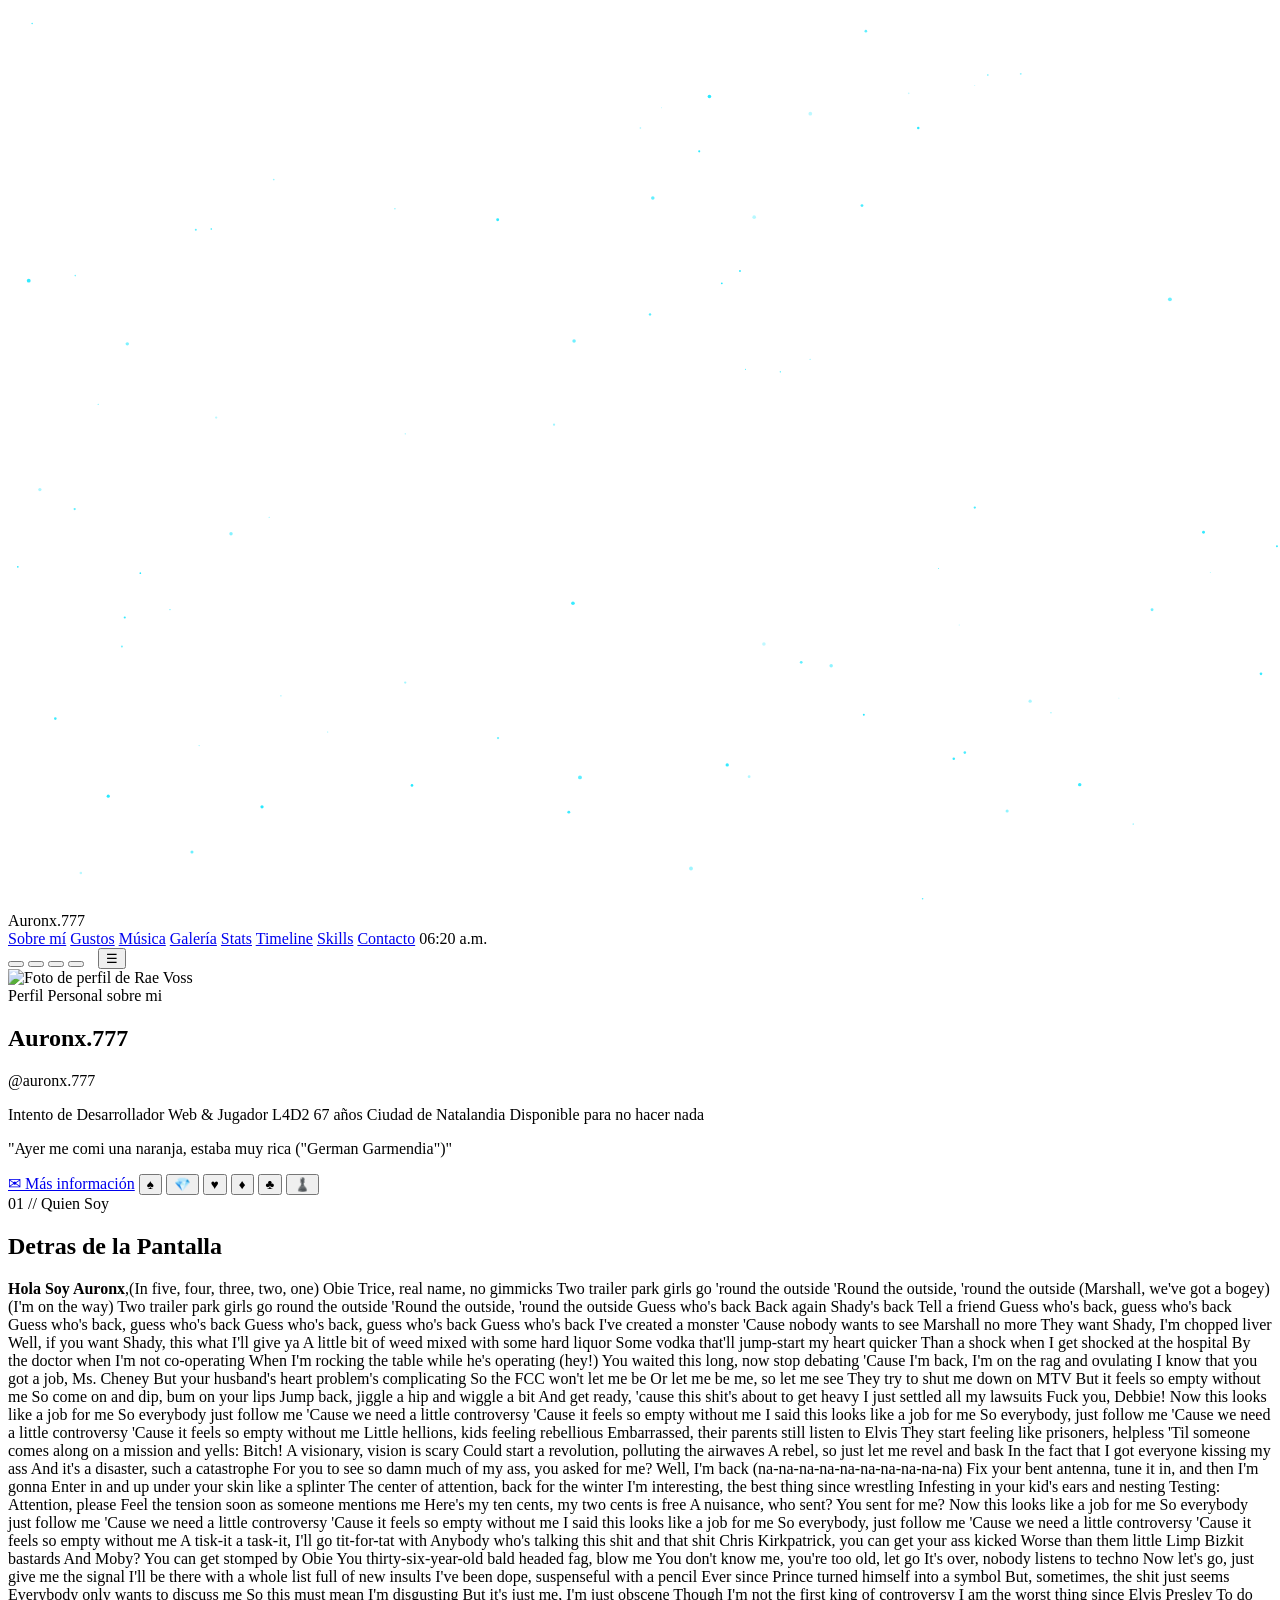
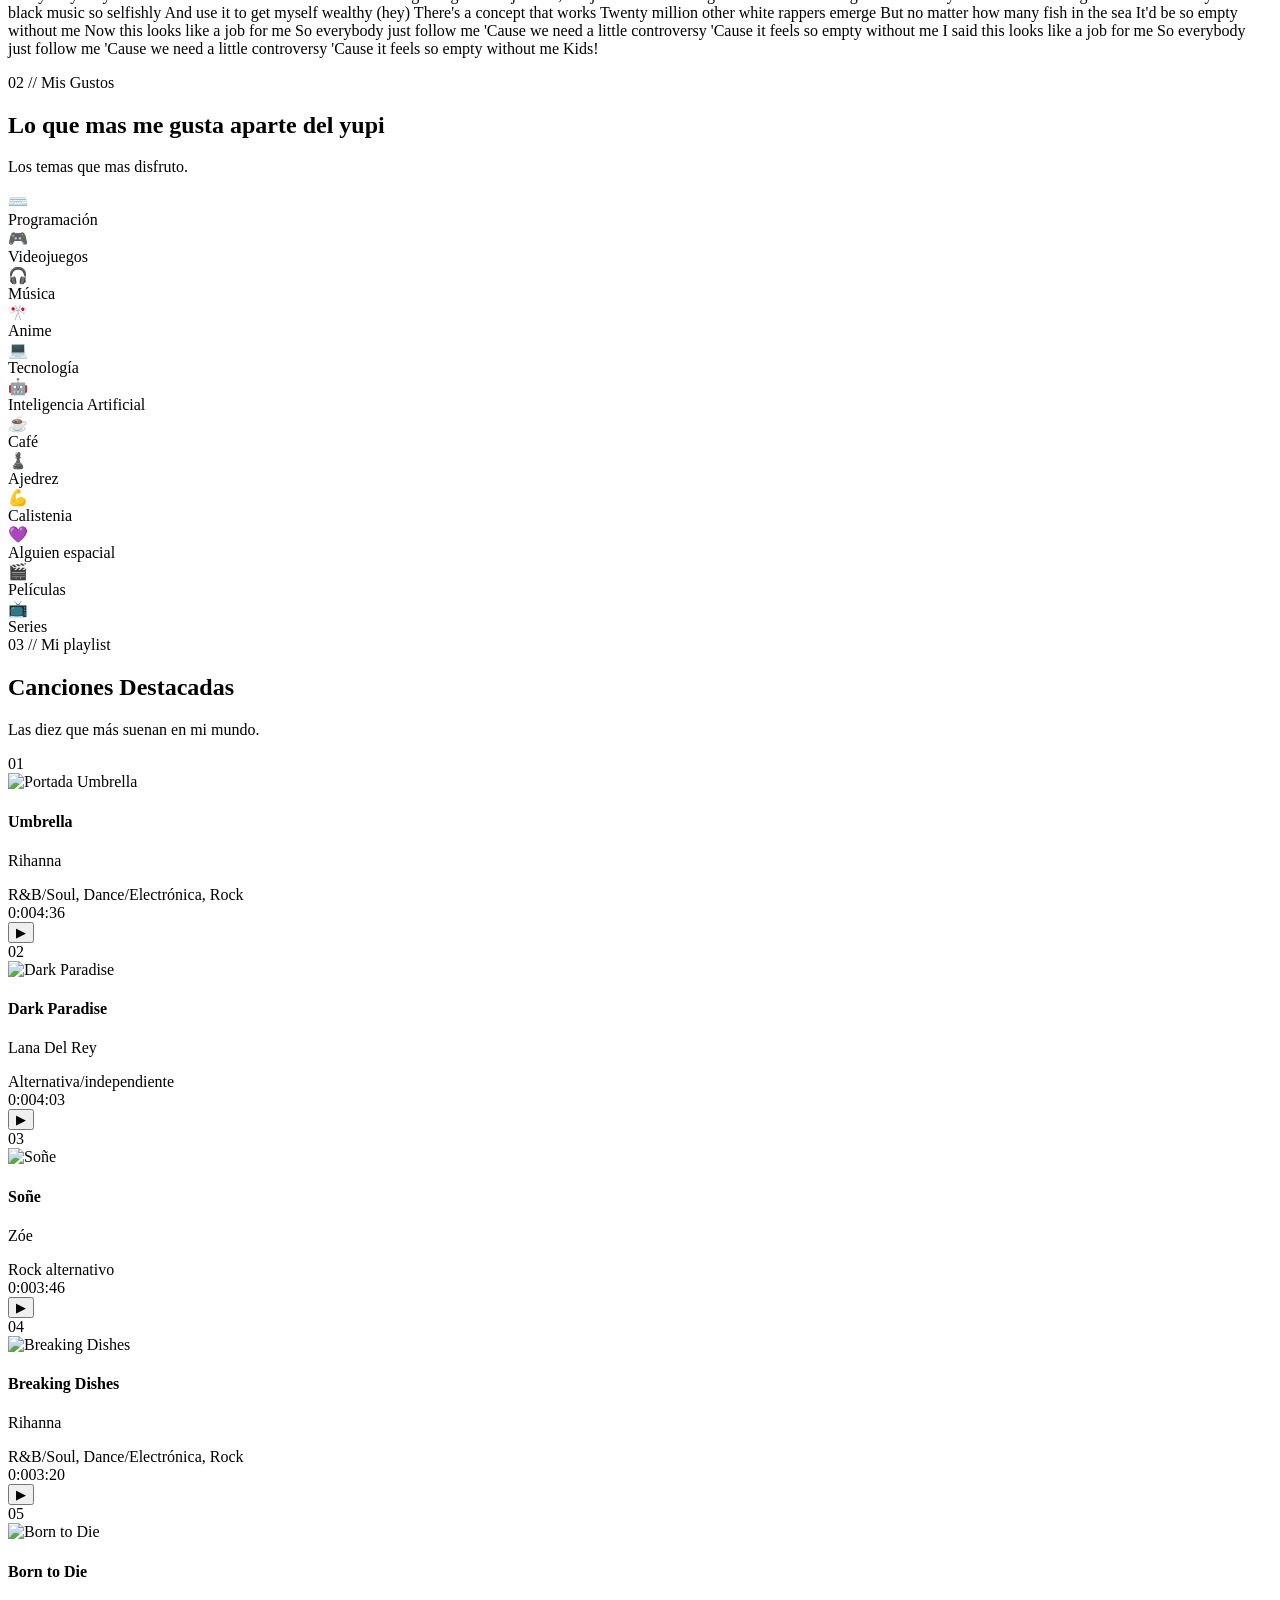
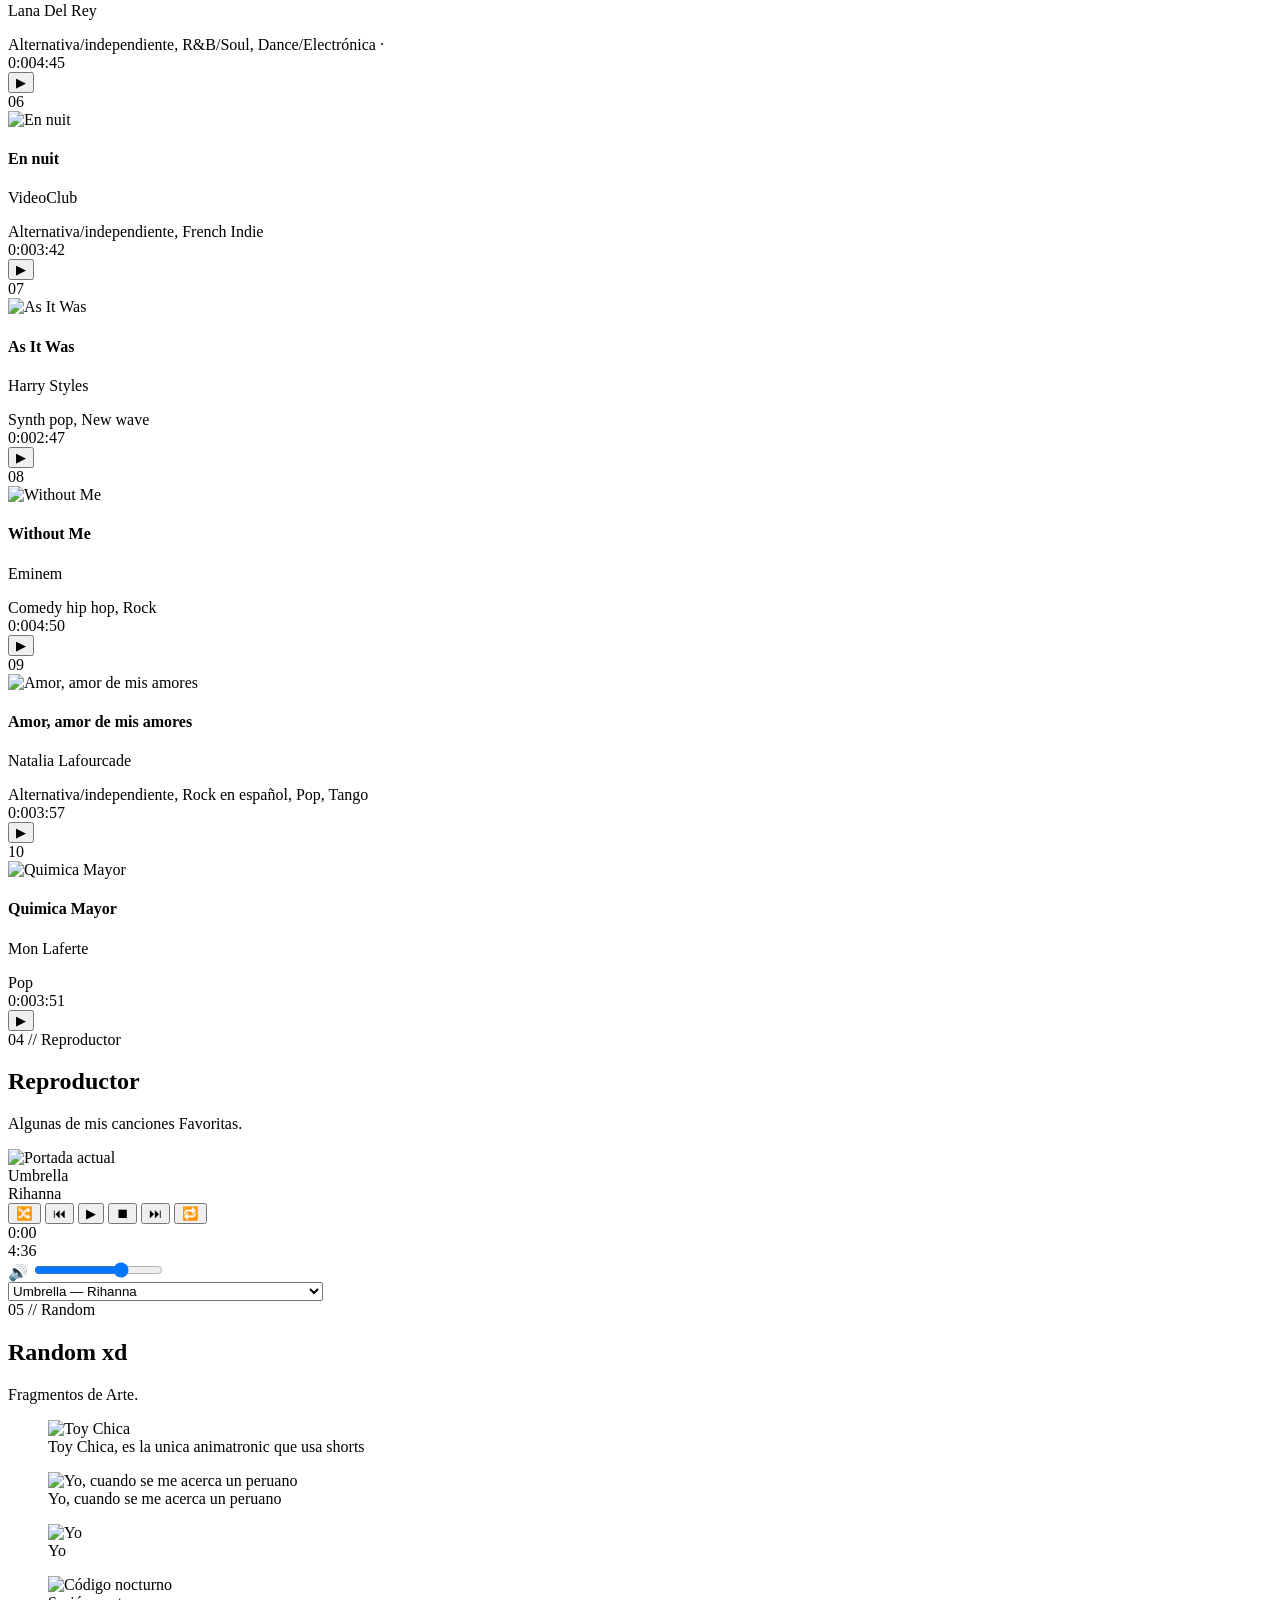
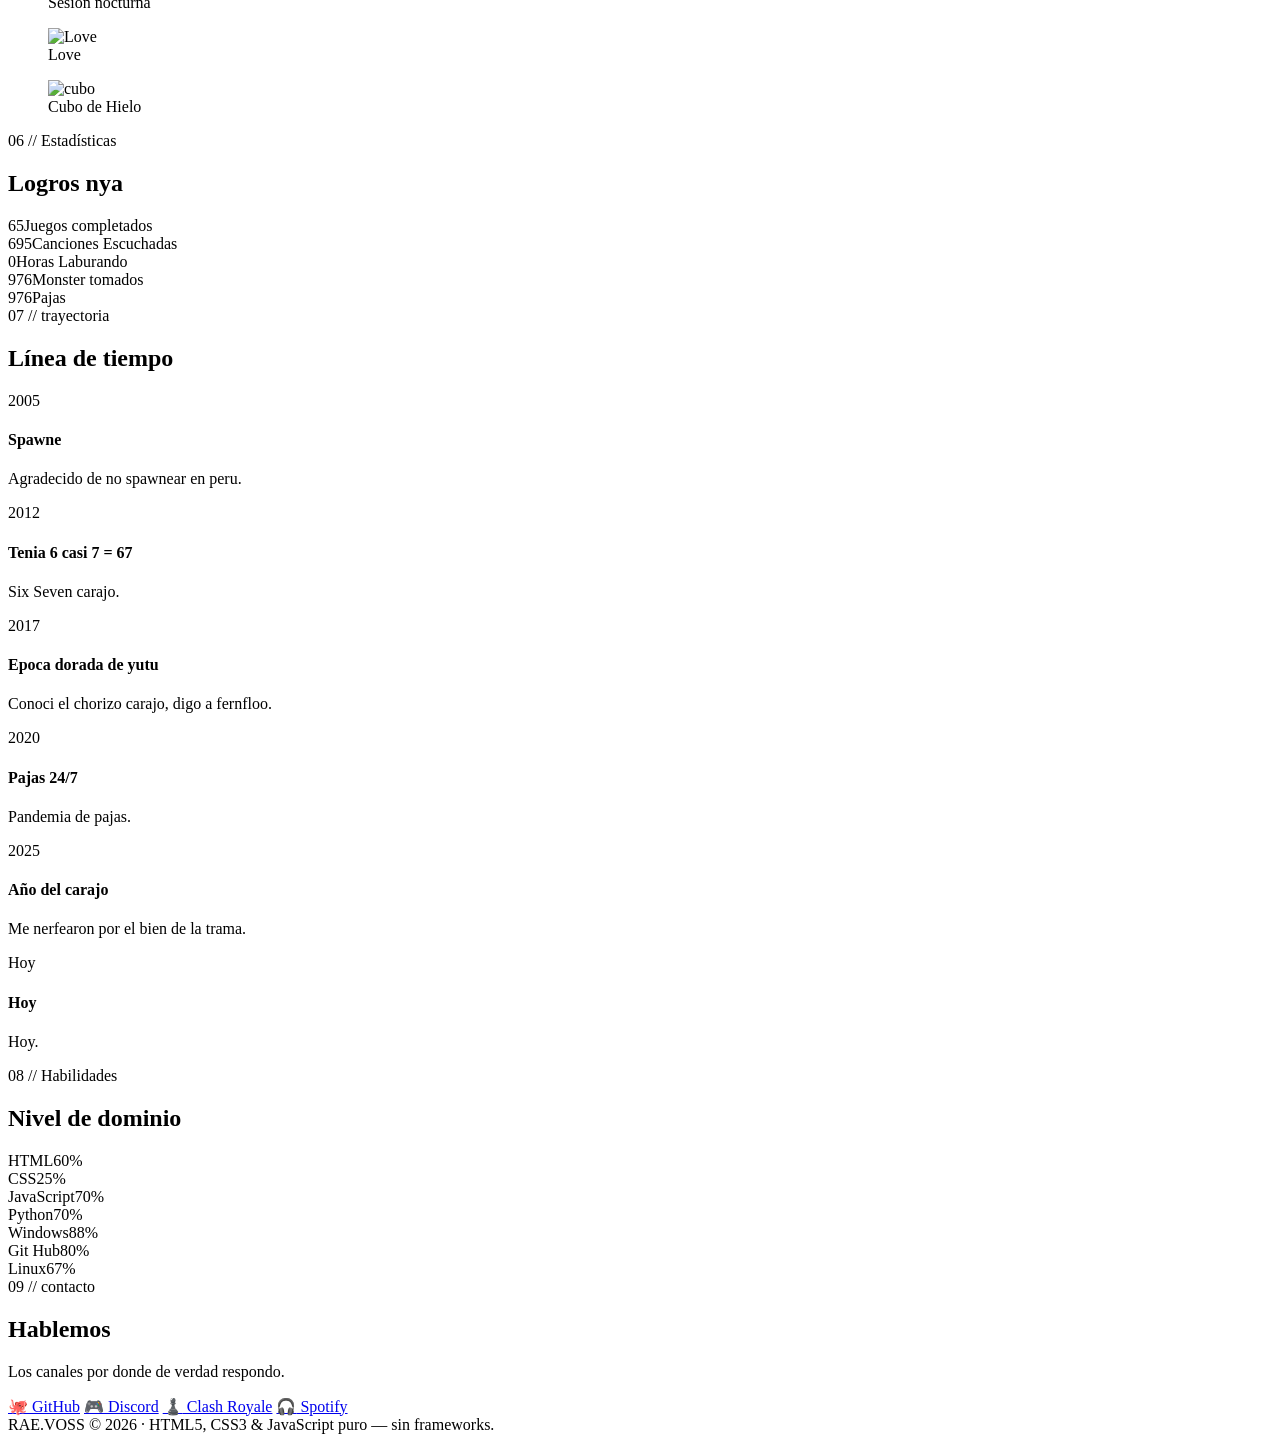
==== index.html @ c9a784d0 "Mover archivos 2 vez" ====
<!doctype html>
<html lang="es" data-theme="overworld">
  <head>
    <meta charset="UTF-8" />
    <meta name="viewport" content="width=device-width, initial-scale=1.0" />
    <title>Auronx.777</title>
    <link rel="preconnect" href="https://fonts.googleapis.com" />
    <link
      href="https://fonts.googleapis.com/css2?family=Press+Start+2P&family=Pixelify+Sans:wght@400;500;600;700&family=VT323&display=swap"
      rel="stylesheet"
    />
    <link rel="stylesheet" href="css/style.css" />
    <link rel="stylesheet" href="css/animations.css" />
    <link rel="stylesheet" href="css/responsive.css" />
  </head>
  <body>
    <!-- Fondo animado: canvas de partículas + blobs de luz -->
    <canvas id="bg-canvas"></canvas>
    <div class="bg-glow" aria-hidden="true"></div>

    <!-- Cursor personalizado -->
    <div id="cursor-dot"></div>
    <div id="cursor-ring"></div>

    <!-- Audio real (coloca tus mp3 en /music). Si el archivo no existe, el
     reproductor cae automáticamente a un tono generado — ver music.js -->
    <audio id="audio-player" preload="auto" crossorigin="anonymous"></audio>

    <!-- ============ NAVBAR ============ -->
    <header class="navbar">
      <div class="brand">Auronx<span>.</span>777</div>
      <nav class="nav-links">
        <a href="#sobre-mi">Sobre mí</a>
        <a href="#gustos">Gustos</a>
        <a href="#musica">Música</a>
        <a href="#galeria">Galería</a>
        <a href="#stats">Stats</a>
        <a href="#timeline">Timeline</a>
        <a href="#habilidades">Skills</a>
        <a href="#contacto">Contacto</a>
        <span class="nav-clock" id="nav-clock"></span>
      </nav>
      <div style="display: flex; align-items: center; gap: 14px">
        <div class="theme-switcher" aria-label="Selector de tema">
          <button
            class="theme-dot"
            data-theme-btn="overworld"
            title="Overworld (Pasto)"
          ></button>
          <button
            class="theme-dot"
            data-theme-btn="diamond"
            title="Diamante"
          ></button>
          <button
            class="theme-dot"
            data-theme-btn="nether"
            title="Nether (Lava)"
          ></button>
          <button
            class="theme-dot"
            data-theme-btn="end"
            title="End (Portal)"
          ></button>
        </div>
        <button class="nav-toggle" id="nav-toggle" aria-label="Menú">☰</button>
      </div>
    </header>

    <main>
      <!-- ============ HEADER / HERO ============ -->
      <section class="hero" id="inicio">
        <div class="wrap hero-inner">
          <div class="profile-ring">
            <img
              src="https://i.pinimg.com/originals/e0/e7/58/e0e75837fb5aa857f6aec122775d973e.gif"
              alt="Foto de perfil de Rae Voss"
            />
          </div>
          <div>
            <span class="hero-eyebrow">Perfil Personal sobre mi</span>
            <h1>Auronx.777</h1>
            <p class="alias">@auronx.777</p>
            <div class="meta-row">
              <span class="pill status flicker"
                >Intento de Desarrollador Web &amp; Jugador L4D2</span
              >
              <span class="pill status flicker">67 años</span>
              <span class="pill status flicker">Ciudad de Natalandia</span>
              <span class="pill status flicker">Disponible para no hacer nada</span>
            </div>
            <p class="quote">"Ayer me comi una naranja, estaba muy rica ("German Garmendia")"</p>
            <div class="social-grid">
              <a class="btn solid" href="#contacto">✉ Más información</a>
              <button class="btn-icon" title="Poker">♠️</button>
              <button class="btn-icon" title="Diamonds">💎</button>
              <button class="btn-icon" title="Heart">♥️</button>
              <button class="btn-icon" title="Pika">♦️</button>
              <button class="btn-icon" title="Trebor">♣️</button>
              <button class="btn-icon" title="Chess">♟️</button>
            </div>
          </div>
        </div>
      </section>

      <!-- ============ SOBRE MÍ ============ -->
      <section id="sobre-mi">
        <div class="wrap reveal">
          <span class="sec-label">01 // Quien Soy</span>
          <h2 class="sec-title">Detras de la Pantalla</h2>
          <div class="glass about-box">
            <p>
              <strong>Hola Soy Auronx</strong>,(In five, four, three, two, one)

              Obie Trice, real name, no gimmicks

              Two trailer park girls go 'round the outside
              'Round the outside, 'round the outside
              (Marshall, we've got a bogey)
              (I'm on the way)
              Two trailer park girls go round the outside
              'Round the outside, 'round the outside

              Guess who's back
              Back again
              Shady's back
              Tell a friend

              Guess who's back, guess who's back
              Guess who's back, guess who's back
              Guess who's back, guess who's back
              Guess who's back

              I've created a monster
              'Cause nobody wants to see Marshall no more
              They want Shady, I'm chopped liver
              Well, if you want Shady, this what I'll give ya
              A little bit of weed mixed with some hard liquor
              Some vodka that'll jump-start my heart quicker
              Than a shock when I get shocked at the hospital
              By the doctor when I'm not co-operating
              When I'm rocking the table while he's operating (hey!)

              You waited this long, now stop debating
              'Cause I'm back, I'm on the rag and ovulating
              I know that you got a job, Ms. Cheney
              But your husband's heart problem's complicating
              So the FCC won't let me be
              Or let me be me, so let me see
              They try to shut me down on MTV
              But it feels so empty without me
              So come on and dip, bum on your lips
              Jump back, jiggle a hip and wiggle a bit
              And get ready, 'cause this shit's about to get heavy
              I just settled all my lawsuits
              Fuck you, Debbie!

              Now this looks like a job for me
              So everybody just follow me
              'Cause we need a little controversy
              'Cause it feels so empty without me

              I said this looks like a job for me
              So everybody, just follow me
              'Cause we need a little controversy
              'Cause it feels so empty without me

              Little hellions, kids feeling rebellious
              Embarrassed, their parents still listen to Elvis
              They start feeling like prisoners, helpless
              'Til someone comes along on a mission and yells: Bitch!

              A visionary, vision is scary
              Could start a revolution, polluting the airwaves
              A rebel, so just let me revel and bask
              In the fact that I got everyone kissing my ass
              And it's a disaster, such a catastrophe
              For you to see so damn much of my ass, you asked for me?
              Well, I'm back (na-na-na-na-na-na-na-na-na-na)
              Fix your bent antenna, tune it in, and then I'm gonna
              Enter in and up under your skin like a splinter
              The center of attention, back for the winter
              I'm interesting, the best thing since wrestling
              Infesting in your kid's ears and nesting

              Testing: Attention, please
              Feel the tension soon as someone mentions me
              Here's my ten cents, my two cents is free
              A nuisance, who sent? You sent for me?

              Now this looks like a job for me
              So everybody just follow me
              'Cause we need a little controversy
              'Cause it feels so empty without me

              I said this looks like a job for me
              So everybody, just follow me
              'Cause we need a little controversy
              'Cause it feels so empty without me

              A tisk-it a task-it, I'll go tit-for-tat with
              Anybody who's talking this shit and that shit
              Chris Kirkpatrick, you can get your ass kicked
              Worse than them little Limp Bizkit bastards
              And Moby? You can get stomped by Obie
              You thirty-six-year-old bald headed fag, blow me
              You don't know me, you're too old, let go
              It's over, nobody listens to techno
              Now let's go, just give me the signal
              I'll be there with a whole list full of new insults
              I've been dope, suspenseful with a pencil
              Ever since Prince turned himself into a symbol

              But, sometimes, the shit just seems
              Everybody only wants to discuss me
              So this must mean I'm disgusting
              But it's just me, I'm just obscene
              Though I'm not the first king of controversy
              I am the worst thing since Elvis Presley
              To do black music so selfishly
              And use it to get myself wealthy (hey)
              There's a concept that works
              Twenty million other white rappers emerge
              But no matter how many fish in the sea
              It'd be so empty without me

              Now this looks like a job for me
              So everybody just follow me
              'Cause we need a little controversy
              'Cause it feels so empty without me

              I said this looks like a job for me
              So everybody just follow me
              'Cause we need a little controversy
              'Cause it feels so empty without me

              Kids!
            </p>
          </div>
        </div>
      </section>

      <!-- ============ GUSTOS ============ -->
      <section id="gustos">
        <div class="wrap">
          <span class="sec-label reveal">02 // Mis Gustos</span>
          <h2 class="sec-title reveal">Lo que mas me gusta aparte del yupi</h2>
          <p class="sec-sub reveal">
            Los temas que mas disfruto.
          </p>
          <div class="gustos-grid">
            <div class="glass gusto-card reveal">
              <div class="icon">⌨️</div>
              <div class="label">Programación</div>
            </div>
            <div class="glass gusto-card reveal">
              <div class="icon">🎮</div>
              <div class="label">Videojuegos</div>
            </div>
            <div class="glass gusto-card reveal">
              <div class="icon">🎧</div>
              <div class="label">Música</div>
            </div>
            <div class="glass gusto-card reveal">
              <div class="icon">🎌</div>
              <div class="label">Anime</div>
            </div>
            <div class="glass gusto-card reveal">
              <div class="icon">💻</div>
              <div class="label">Tecnología</div>
            </div>
            <div class="glass gusto-card reveal">
              <div class="icon">🤖</div>
              <div class="label">Inteligencia Artificial</div>
            </div>
            <div class="glass gusto-card reveal">
              <div class="icon">☕</div>
              <div class="label">Café</div>
            </div>
            <div class="glass gusto-card reveal">
              <div class="icon">♟️</div>
              <div class="label">Ajedrez</div>
            </div>
            <div class="glass gusto-card reveal">
              <div class="icon">💪</div>
              <div class="label">Calistenia</div>
            </div>
            <div class="glass gusto-card reveal">
              <div class="icon">💜</div>
              <div class="label">Alguien espacial</div>
            </div>
            <div class="glass gusto-card reveal">
              <div class="icon">🎬</div>
              <div class="label">Películas</div>
            </div>
            <div class="glass gusto-card reveal">
              <div class="icon">📺</div>
              <div class="label">Series</div>
            </div>
          </div>
        </div>
      </section>

      <!-- ============ CANCIONES FAVORITAS ============ -->
      <section id="top3">
        <div class="wrap">
          <span class="sec-label reveal">03 // Mi playlist</span>
          <h2 class="sec-title reveal">Canciones Destacadas</h2>
          <p class="sec-sub reveal">Las diez que más suenan en mi mundo.</p>
          <div class="top3-grid">
            <article class="glass top-card reveal" data-index="0">
              <span class="rank">01</span>
              <div class="cover-wrap">
                <img
                  src="https://i.scdn.co/image/ab67616d0000b273f9f27162ab1ed45b8d7a7e98"
                  alt="Portada Umbrella"
                />
              </div>
              <h4>Umbrella</h4>
              <p class="artist">Rihanna</p>
              <span class="genre-tag"> R&B/Soul, Dance/Electrónica, Rock</span>
              <div class="mini-progress"><span></span></div>
              <div class="mini-time">
                <span class="t-cur">0:00</span><span class="t-dur">4:36</span>
              </div>
              <div class="controls"><button class="t-play">▶</button></div>
            </article>
            <article class="glass top-card reveal" data-index="1">
              <span class="rank">02</span>
              <div class="cover-wrap">
                <img
                  src="https://i.scdn.co/image/ab67616d0000b273ebc8cfac8b586bc475b04918"
                  alt="Dark Paradise"
                />
              </div>
              <h4>Dark Paradise</h4>
              <p class="artist">Lana Del Rey</p>
              <span class="genre-tag">Alternativa/independiente</span>
              <div class="mini-progress"><span></span></div>
              <div class="mini-time">
                <span class="t-cur">0:00</span><span class="t-dur">4:03</span>
              </div>
              <div class="controls"><button class="t-play">▶</button></div>
            </article>
            <article class="glass top-card reveal" data-index="2">
              <span class="rank">03</span>
              <div class="cover-wrap">
                <img
                  src="https://i.scdn.co/image/ab67616d0000b2739abba2e4a7600af6c16988a9"
                  alt="Soñe"
                />
              </div>
              <h4>Soñe</h4>
              <p class="artist">Zóe</p>
              <span class="genre-tag">Rock alternativo</span>
              <div class="mini-progress"><span></span></div>
              <div class="mini-time">
                <span class="t-cur">0:00</span><span class="t-dur">3:46</span>
              </div>
              <div class="controls"><button class="t-play">▶</button></div>
            </article>
            <article class="glass top-card reveal" data-index="3">
              <span class="rank">04</span>
              <div class="cover-wrap">
                <img
                  src="https://i1.sndcdn.com/artworks-1pxKN9EgbIFU-0-t500x500.jpg"
                  alt="Breaking Dishes"
                />
              </div>
              <h4>Breaking Dishes</h4>
              <p class="artist">Rihanna</p>
              <span class="genre-tag">R&B/Soul, Dance/Electrónica, Rock</span>
              <div class="mini-progress"><span></span></div>
              <div class="mini-time">
                <span class="t-cur">0:00</span><span class="t-dur">3:20</span>
              </div>
              <div class="controls"><button class="t-play">▶</button></div>
            </article>
            <article class="glass top-card reveal" data-index="4">
              <span class="rank">05</span>
              <div class="cover-wrap">
                <img
                  src="https://upload.wikimedia.org/wikipedia/en/2/28/Borntodiesingle.png"
                  alt="Born to Die"
                />
              </div>
              <h4>Born to Die</h4>
              <p class="artist">Lana Del Rey</p>
              <span class="genre-tag"> Alternativa/independiente, R&B/Soul, Dance/Electrónica ·</span>
              <div class="mini-progress"><span></span></div>
              <div class="mini-time">
                <span class="t-cur">0:00</span><span class="t-dur">4:45</span>
              </div>
              <div class="controls"><button class="t-play">▶</button></div>
            </article>
            <article class="glass top-card reveal" data-index="5">
              <span class="rank">06</span>
              <div class="cover-wrap">
                <img
                  src="https://i.scdn.co/image/ab67616d0000b2731f74480c2297fe08d015a3a6"
                  alt="En nuit"
                />
              </div>
              <h4>En nuit</h4>
              <p class="artist">VideoClub</p>
              <span class="genre-tag">Alternativa/independiente, French Indie</span>
              <div class="mini-progress"><span></span></div>
              <div class="mini-time">
                <span class="t-cur">0:00</span><span class="t-dur">3:42</span>
              </div>
              <div class="controls"><button class="t-play">▶</button></div>
            </article>
            <article class="glass top-card reveal" data-index="6">
              <span class="rank">07</span>
              <div class="cover-wrap">
                <img
                  src="https://cdn-images.dzcdn.net/images/cover/b0e936124f59e669ddba02ebe5893f95/0x1900-000000-80-0-0.jpg"
                  alt="As It Was"
                />
              </div>
              <h4>As It Was</h4>
              <p class="artist"> Harry Styles</p>
              <span class="genre-tag"> Synth pop, New wave</span>
              <div class="mini-progress"><span></span></div>
              <div class="mini-time">
                <span class="t-cur">0:00</span><span class="t-dur">2:47</span>
              </div>
              <div class="controls"><button class="t-play">▶</button></div>
            </article>
            <article class="glass top-card reveal" data-index="7">
              <span class="rank">08</span>
              <div class="cover-wrap">
                <img
                  src="https://cdn-images.dzcdn.net/images/cover/ec3c8ed67427064c70f67e5815b74cef/1900x1900-000000-80-0-0.jpg"
                  alt="Without Me"
                />
              </div>
              <h4>Without Me</h4>
              <p class="artist">Eminem</p>
              <span class="genre-tag">Comedy hip hop, Rock</span>
              <div class="mini-progress"><span></span></div>
              <div class="mini-time">
                <span class="t-cur">0:00</span><span class="t-dur">4:50</span>
              </div>
              <div class="controls"><button class="t-play">▶</button></div>
            </article>
            <article class="glass top-card reveal" data-index="8">
              <span class="rank">09</span>
              <div class="cover-wrap">
                <img
                  src="https://i1.sndcdn.com/artworks-3GGgSeqDxnp5-0-t500x500.jpg"
                  alt="Amor, amor de mis amores"
                />
              </div>
              <h4>Amor, amor de mis amores</h4>
              <p class="artist">Natalia Lafourcade</p>
              <span class="genre-tag">Alternativa/independiente, Rock en español, Pop, Tango</span>
              <div class="mini-progress"><span></span></div>
              <div class="mini-time">
                <span class="t-cur">0:00</span><span class="t-dur">3:57</span>
              </div>
              <div class="controls"><button class="t-play">▶</button></div>
            </article>
            <article class="glass top-card reveal" data-index="9">
              <span class="rank">10</span>
              <div class="cover-wrap">
                <img
                  src="https://i.scdn.co/image/ab67616d0000b2737e709ce66e549bae1f3983ce"
                  alt="Quimica Mayor"
                />
              </div>
              <h4>Quimica Mayor</h4>
              <p class="artist">Mon Laferte</p>
              <span class="genre-tag">Pop</span>
              <div class="mini-progress"><span></span></div>
              <div class="mini-time">
                <span class="t-cur">0:00</span><span class="t-dur">3:51</span>
              </div>
              <div class="controls"><button class="t-play">▶</button></div>
            </article>
          </div>
        </div>
      </section>

      <!-- ============ REPRODUCTOR COMPLETO ============ -->
      <section id="musica">
        <div class="wrap">
          <span class="sec-label reveal">04 // Reproductor</span>
          <h2 class="sec-title reveal">Reproductor</h2>
          <p class="sec-sub reveal">
            Algunas de mis canciones Favoritas.
          </p>

          <div class="glass player reveal">
            <div class="p-cover">
              <img class="js-p-cover" src="" alt="Portada actual" />
            </div>

            <div class="player-center">
              <div style="display: flex; gap: 18px; align-items: center">
                <div class="p-info">
                  <div class="p-title js-p-title"></div>
                  <div class="p-artist js-p-artist"></div>
                </div>
                <div class="visualizer" id="visualizer"></div>
              </div>
              <div class="player-controls">
                <button id="btn-shuffle" title="Aleatorio">🔀</button>
                <button id="btn-prev" title="Anterior">⏮</button>
                <button
                  id="btn-play"
                  class="play-main"
                  title="Reproducir/Pausar"
                >
                  ▶
                </button>
                <button id="btn-stop" title="Detener">⏹</button>
                <button id="btn-next" title="Siguiente">⏭</button>
                <button id="btn-repeat" title="Repetir">🔁</button>
              </div>
              <div class="progress-row">
                <span id="cur-time">0:00</span>
                <div class="progress-bar" id="progress-bar">
                  <span id="progress-fill"></span>
                </div>
                <span id="dur-time">0:00</span>
              </div>
            </div>

            <div class="player-right">
              <div class="volume-row">
                <span>🔊</span>
                <input
                  type="range"
                  id="volume"
                  min="0"
                  max="1"
                  step="0.01"
                  value="0.7"
                />
              </div>
              <select
                class="playlist-select"
                id="song-select"
                aria-label="Elegir canción"
              ></select>
            </div>
          </div>
        </div>
      </section>

      <!-- ============ GALERÍA ============ -->
      <section id="galeria">
        <div class="wrap">
          <span class="sec-label reveal">05 // Random</span>
          <h2 class="sec-title reveal">Random xd</h2>
          <p class="sec-sub reveal">
            Fragmentos de Arte.
          </p>
          <div class="gallery-grid">
            <figure class="gal-item reveal">
              <img
                src="https://i.pinimg.com/originals/49/31/85/493185cb1f10b6f5a69cf4963cbd9ae7.gif"
                alt="Toy Chica"
              />
              <figcaption class="gal-caption">Toy Chica, es la unica animatronic que usa shorts</figcaption>
            </figure>
            <figure class="gal-item reveal">
              <img
                src="https://i.pinimg.com/originals/82/a4/81/82a48155c58e34a581aa3a24fde6cd58.gif"
                alt="Yo, cuando se me acerca un peruano"
              />
              <figcaption class="gal-caption">Yo, cuando se me acerca un peruano</figcaption>
            </figure>
            <figure class="gal-item reveal">
              <img
                src="https://i.pinimg.com/originals/b1/44/15/b1441564a8b6e53807e9c7223f9245d1.gif"
                alt="Yo"
              />
              <figcaption class="gal-caption">Yo</figcaption>
            </figure>
            <figure class="gal-item reveal">
              <img
                src="https://i.pinimg.com/originals/47/db/ca/47dbcae2d56d75cfef57c57d5c9744a0.gif"
                alt="Código nocturno"
              />
              <figcaption class="gal-caption">Sesión nocturna</figcaption>
            </figure>
            <figure class="gal-item reveal">
              <img
                src="https://i.pinimg.com/originals/bc/b6/b2/bcb6b2b757cdd33c24f2ea62a0baa11e.gif"
                alt="Love"
              />
              <figcaption class="gal-caption">Love</figcaption>
            </figure>
            <figure class="gal-item reveal">
              <img
                src="https://i.pinimg.com/originals/bd/57/57/bd57573d6007e35b55b95b3fd0ec9658.gif"
                alt="cubo"
              />
              <figcaption class="gal-caption">Cubo de Hielo</figcaption>
            </figure>
          </div>
        </div>
      </section>

      <!-- ============ ESTADÍSTICAS ============ -->
      <section id="stats">
        <div class="wrap">
          <span class="sec-label reveal">06 // Estadísticas</span>
          <h2 class="sec-title reveal">Logros nya</h2>
          <div class="stats-grid">
            <div class="glass stat-card reveal">
              <span class="stat-num" data-target="67">0</span
              ><span class="stat-label">Juegos completados</span>
            </div>
            <div class="glass stat-card reveal">
              <span class="stat-num" data-target="712">0</span
              ><span class="stat-label">Canciones Escuchadas</span>
            </div>
            <div class="glass stat-card reveal">
              <span class="stat-num" data-target="0">0</span
              ><span class="stat-label">Horas Laburando</span>
            </div>
            <div class="glass stat-card reveal">
              <span class="stat-num" data-target="+1000">0</span
              ><span class="stat-label">Monster tomados</span>
            </div>
            <div class="glass stat-card reveal">
              <span class="stat-num" data-target="+1000">0</span
              ><span class="stat-label">Pajas</span>
            </div>
          </div>
        </div>
      </section>

      <!-- ============ TIMELINE ============ -->
      <section id="timeline">
        <div class="wrap">
          <span class="sec-label reveal">07 // trayectoria</span>
          <h2 class="sec-title reveal">Línea de tiempo</h2>
          <div class="timeline">
            <div class="tl-item">
              <span class="tl-year">2005</span>
              <h4>Spawne</h4>
              <p>
                Agradecido de no spawnear en peru.
              </p>
            </div>
            <div class="tl-item">
              <span class="tl-year">2012</span>
              <h4>Tenia 6 casi 7 = 67</h4>
              <p>
                Six Seven carajo.
              </p>
            </div>
            <div class="tl-item">
              <span class="tl-year">2017</span>
              <h4>Epoca dorada de yutu</h4>
              <p>
                Conoci el chorizo carajo, digo a fernfloo.
              </p>
            </div>
            <div class="tl-item">
              <span class="tl-year">2020</span>
              <h4>Pajas 24/7</h4>
              <p>
                Pandemia de pajas.
              </p>
            </div>
            <div class="tl-item">
              <span class="tl-year">2025</span>
              <h4>Año del carajo</h4>
              <p>
                Me nerfearon por el bien de la trama.
              </p>
            </div>
            <div class="tl-item">
              <span class="tl-year">Hoy</span>
              <h4>Hoy</h4>
              <p>
                Hoy.
              </p>
            </div>
          </div>
        </div>
      </section>

      <!-- ============ HABILIDADES ============ -->
      <section id="habilidades">
        <div class="wrap">
          <span class="sec-label reveal">08 // Habilidades</span>
          <h2 class="sec-title reveal">Nivel de dominio</h2>
          <div class="skills-grid">
            <div class="skill-row">
              <div class="s-label"><span>HTML</span><span>60%</span></div>
              <div class="skill-track">
                <span class="skill-fill" data-level="95"></span>
              </div>
            </div>
            <div class="skill-row">
              <div class="s-label"><span>CSS</span><span>25%</span></div>
              <div class="skill-track">
                <span class="skill-fill" data-level="92"></span>
              </div>
            </div>
            <div class="skill-row">
              <div class="s-label"><span>JavaScript</span><span>70%</span></div>
              <div class="skill-track">
                <span class="skill-fill" data-level="85"></span>
              </div>
            </div>
            <div class="skill-row">
              <div class="s-label"><span>Python</span><span>70%</span></div>
              <div class="skill-track">
                <span class="skill-fill" data-level="70"></span>
              </div>
            </div>
            <div class="skill-row">
              <div class="s-label"><span>Windows</span><span>88%</span></div>
              <div class="skill-track">
                <span class="skill-fill" data-level="88"></span>
              </div>
            </div>
            <div class="skill-row">
              <div class="s-label"><span>Git Hub</span><span>80%</span></div>
              <div class="skill-track">
                <span class="skill-fill" data-level="80"></span>
              </div>
            </div>
            <div class="skill-row">
              <div class="s-label"><span>Linux</span><span>67%</span></div>
              <div class="skill-track">
                <span class="skill-fill" data-level="66"></span>
              </div>
            </div>
          </div>
        </div>
      </section>

      <!-- ============ CONTACTO / REDES ============ -->
      <section id="contacto">
        <div class="wrap">
          <span class="sec-label reveal">09 // contacto</span>
          <h2 class="sec-title reveal">Hablemos</h2>
          <p class="sec-sub reveal">
            Los canales por donde de verdad respondo.
          </p>
          <div class="social-grid reveal">
            <a class="social-btn" href="https://github.com/Auronsx"
              ><span class="s-icon">🐙</span> GitHub</a
            >
            <a class="social-btn" href="https://discord.gg/YuvjdtZD"
              ><span class="s-icon">🎮</span> Discord</a
            >
            <a class="social-btn" href="https://link.clashroyale.com/?supercell_id&p=78-86acbb31-25d8-49ad-a38d-ab6c5d1b31a3"
              ><span class="s-icon">♟️</span> Clash Royale</a
            >
            <a class="social-btn" href="https://open.spotify.com/user/31ute7gs6nl3w2xxqwuhcnzfhpxu?si=340732287df74369"
              ><span class="s-icon">🎧</span> Spotify</a
            >
          </div>
        </div>
      </section>
    </main>

    <footer>
      RAE.VOSS © 2026 · HTML5, CSS3 &amp; JavaScript puro — sin frameworks.
    </footer>

    <script src="js/theme.js"></script>
    <script src="js/animations.js"></script>
    <script src="js/music.js"></script>
    <script src="js/main.js"></script>
  </body>
</html>
---- css/animations.css ----
/* ==========================================================================
   ANIMATIONS.CSS — Todas las animaciones @keyframes del sitio.
   ========================================================================== */

@media (prefers-reduced-motion: reduce){
  *{ animation-duration:.001ms !important; animation-iteration-count:1 !important; transition-duration:.001ms !important; }
}

/* Flotación de blobs de fondo */
@keyframes float1{
  0%,100%{ transform:translate(0,0) scale(1); }
  50%{ transform:translate(10vw,8vh) scale(1.15); }
}
@keyframes float2{
  0%,100%{ transform:translate(0,0) scale(1); }
  50%{ transform:translate(-8vw,-10vh) scale(1.1); }
}

/* Rotación lenta (anillo de perfil) */
@keyframes rotateSlow{ to{ transform:rotate(360deg); } }

/* Flotación suave (imagen de perfil) */
@keyframes floatY{
  0%,100%{ transform:translateY(0); }
  50%{ transform:translateY(-10px); }
}

/* Pulso de resplandor */
@keyframes pulseGlow{
  0%,100%{ opacity:.55; }
  50%{ opacity:1; }
}

/* Parpadeo neón sutil (texto/estado) */
@keyframes neonFlicker{
  0%,19%,21%,23%,25%,54%,56%,100%{ opacity:1; }
  20%,22%,24%,55%{ opacity:.4; }
}
.flicker{ animation: neonFlicker 6s infinite; }

/* Fade in + subida (usado por reveal genérico vía JS, y de forma directa) */
@keyframes fadeInUp{
  from{ opacity:0; transform:translateY(24px); }
  to{ opacity:1; transform:translateY(0); }
}
.hero-inner > *{ animation:fadeInUp .9s cubic-bezier(.16,.84,.44,1) both; }
.hero-inner > *:nth-child(2) > * { animation:fadeInUp .9s cubic-bezier(.16,.84,.44,1) both; }

/* Rebote suave para íconos */
@keyframes bounceSoft{
  0%,100%{ transform:translateY(0); }
  50%{ transform:translateY(-5px); }
}

/* Efecto shine (barrido de brillo) sobre botones sólidos */
.btn.solid::after{
  content:""; position:absolute; top:0; left:-60%; width:40%; height:100%;
  background:linear-gradient(120deg, transparent, rgba(255,255,255,.55), transparent);
  transform:skewX(-20deg);
  animation: shine 3.2s ease-in-out infinite;
}
@keyframes shine{
  0%{ left:-60%; }
  40%,100%{ left:130%; }
}

/* Efecto ripple para botones circulares al hacer click (clase añadida por JS) */
.ripple{
  position:absolute; border-radius:50%; background:rgba(255,255,255,.5);
  transform:scale(0); animation: rippleAnim .6s ease-out forwards; pointer-events:none;
}
@keyframes rippleAnim{
  to{ transform:scale(3); opacity:0; }
}

/* Blur reveal (usado en imágenes de galería al cargar) */
@keyframes blurReveal{
  from{ filter:blur(14px); opacity:0; }
  to{ filter:blur(0); opacity:1; }
}
.gal-item img{ animation: blurReveal .9s var(--ease) both; }

/* Ecualizador / visualizador de audio */
@keyframes eqBar{
  0%,100%{ height:4px; }
  50%{ height:20px; }
}

/* Estrellas de fondo parpadeando (generadas por animations.js) */
@keyframes twinkle{
  0%,100%{ opacity:.2; }
  50%{ opacity:1; }
}

/* Rotacion lenta decorativa para bordes luminosos de tarjetas destacadas */
@keyframes borderSpin{
  to{ --angle:360deg; }
}
---- css/responsive.css ----
/* ==========================================================================
   RESPONSIVE.CSS — Adaptación a tablet, móvil y monitores ultrawide.
   ========================================================================== */

/* Ultrawide: limitar el ancho de lectura para que no se estire todo */
@media (min-width:1600px){
  .wrap{ max-width:1320px; }
}

/* Laptops / tablets grandes */
@media (max-width:1080px){
  .hero-inner{ grid-template-columns:1fr; text-align:center; justify-items:center; }
  .hero .quote{ margin-left:auto; margin-right:auto; }
  .meta-row{ justify-content:center; }
  .gustos-grid{ grid-template-columns:repeat(3,1fr); }
  .top3-grid{ grid-template-columns:repeat(3,1fr); gap:14px; }
  .stats-grid{ grid-template-columns:repeat(3,1fr); }
  .skills-grid{ grid-template-columns:1fr; }
}

/* Tablets */
@media (max-width:860px){
  .navbar{ padding:14px 18px; }
  .nav-toggle{ display:block; }
  .nav-links{
    display:none; position:absolute; top:100%; left:0; right:0; flex-direction:column;
    background:rgba(9,9,9,.96); padding:18px 24px; gap:16px; border-bottom:1px solid var(--border);
  }
  .nav-links.open{ display:flex; }
  .gustos-grid{ grid-template-columns:repeat(2,1fr); }
  .gallery-grid{ grid-template-columns:repeat(2,1fr); }
  .top3-grid{ grid-template-columns:1fr 1fr; }
  .player{ grid-template-columns:1fr; text-align:center; position:static; margin-top:30px; }
  .player-right{ justify-content:center; flex-wrap:wrap; }
  .progress-row{ max-width:100%; }
}

/* Móvil */
@media (max-width:600px){
  section{ padding:80px 0 10px; }
  .profile-ring{ width:170px; height:170px; }
  .stats-grid{ grid-template-columns:repeat(2,1fr); }
  .gustos-grid{ grid-template-columns:repeat(2,1fr); }
  .gallery-grid{ grid-template-columns:1fr; }
  .top3-grid{ grid-template-columns:1fr; }
  .timeline{ padding-left:34px; }
  .tl-item::before{ left:-34px; }
  .theme-switcher{ gap:6px; }
  .social-grid{ justify-content:center; }
  #cursor-dot,#cursor-ring,.cursor-trail{ display:none; } /* en touch no aplica cursor custom */
}
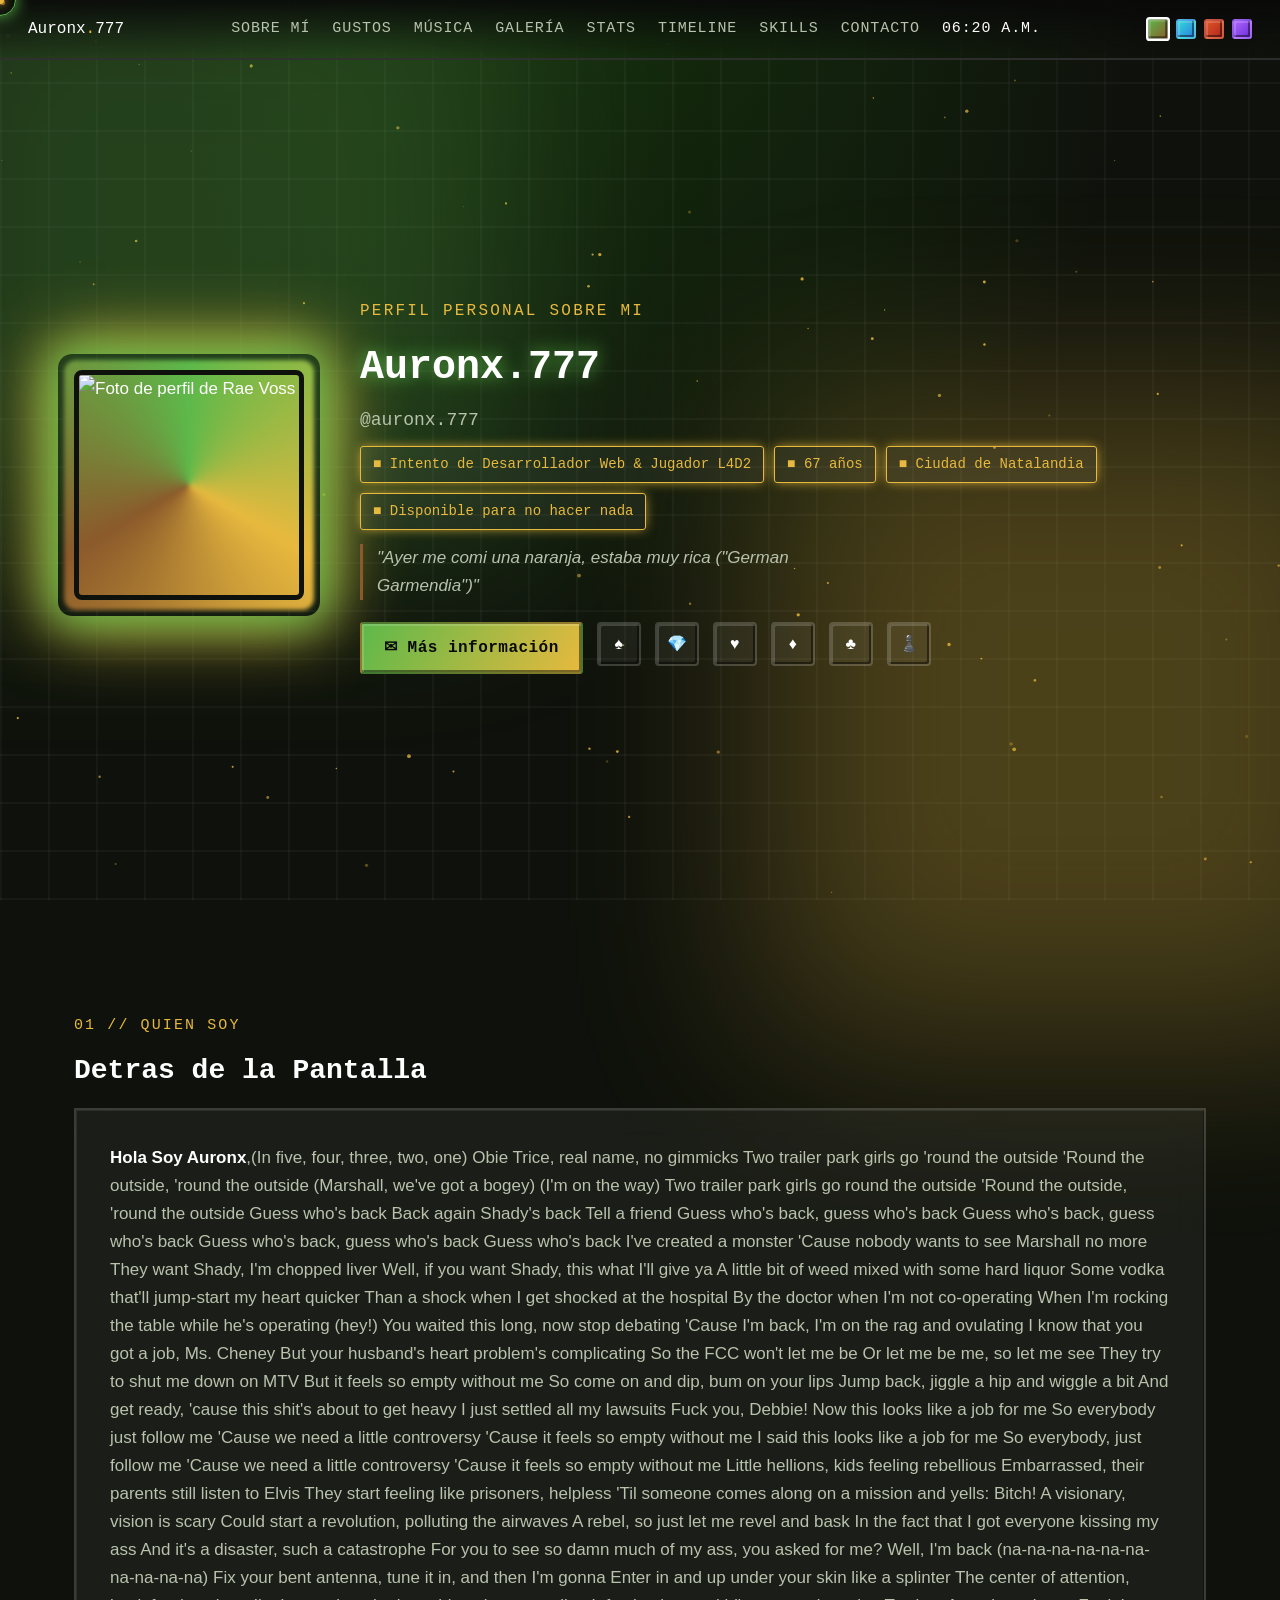
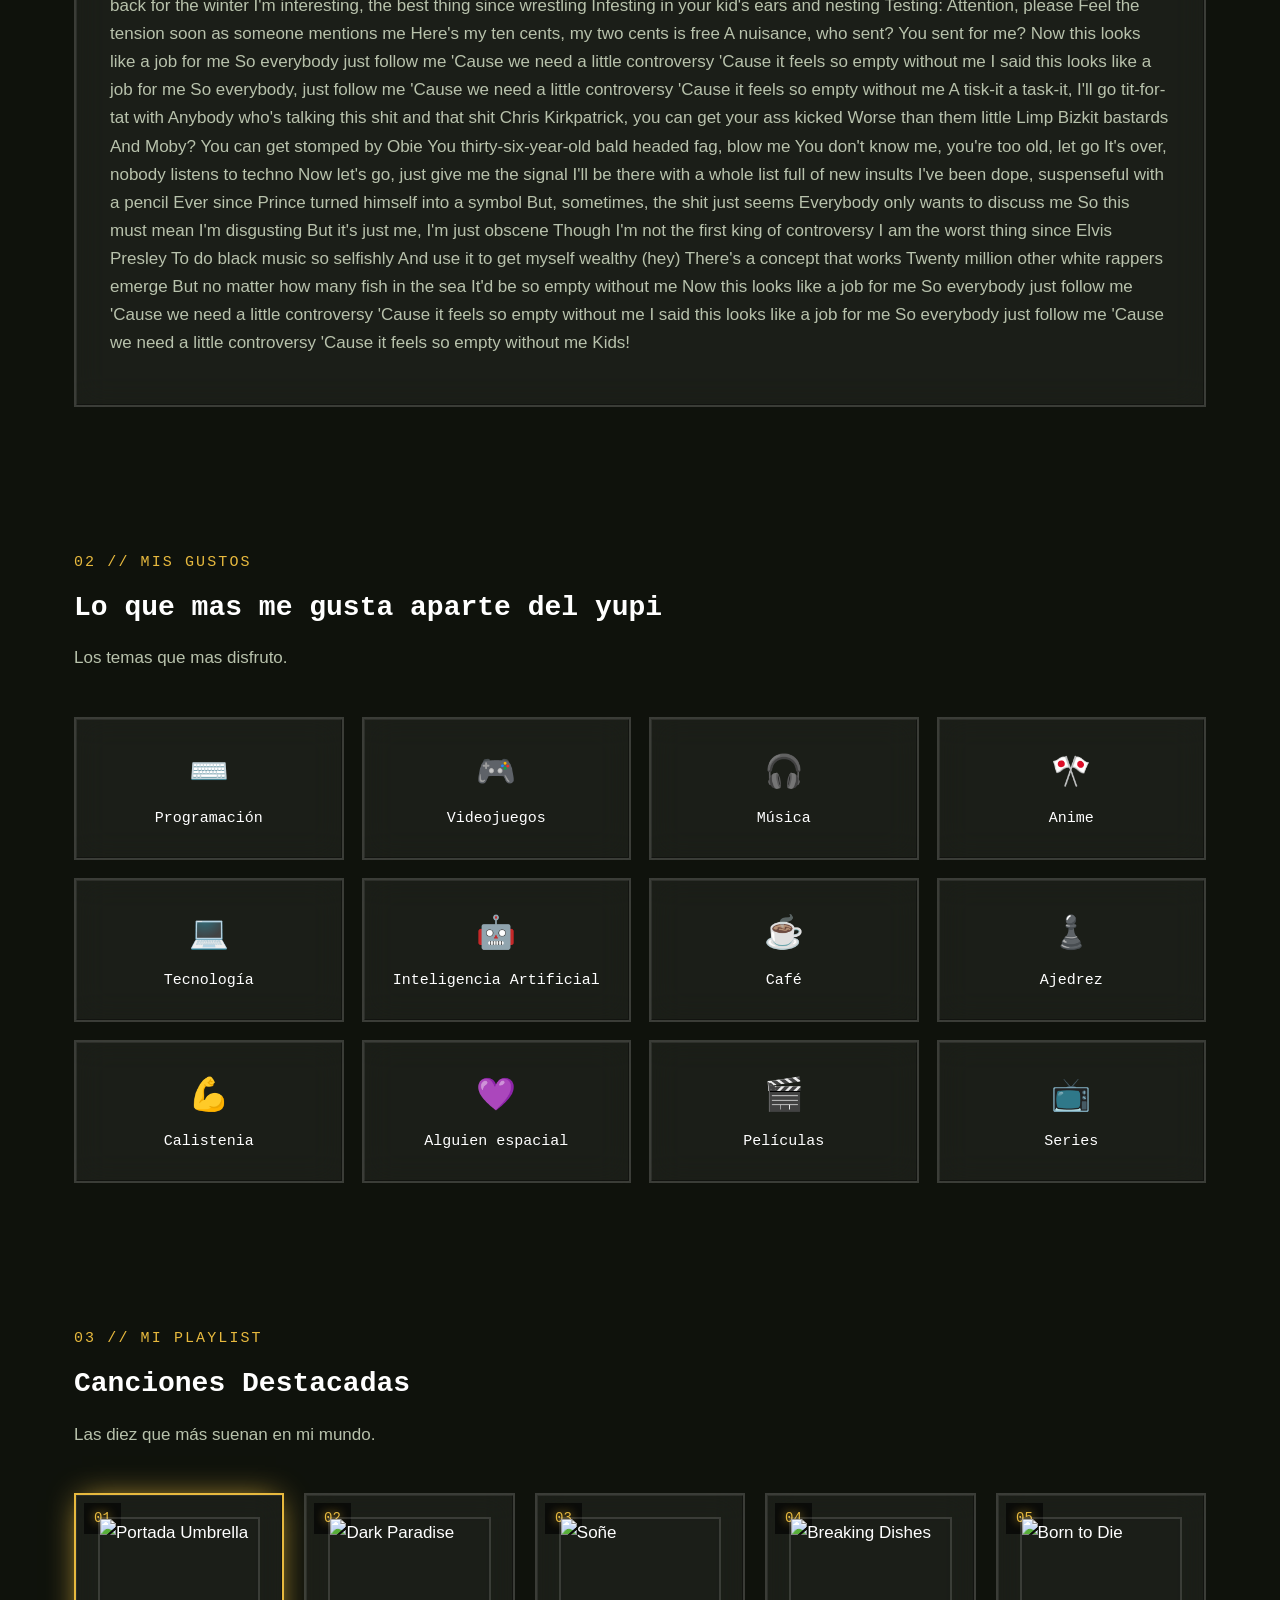
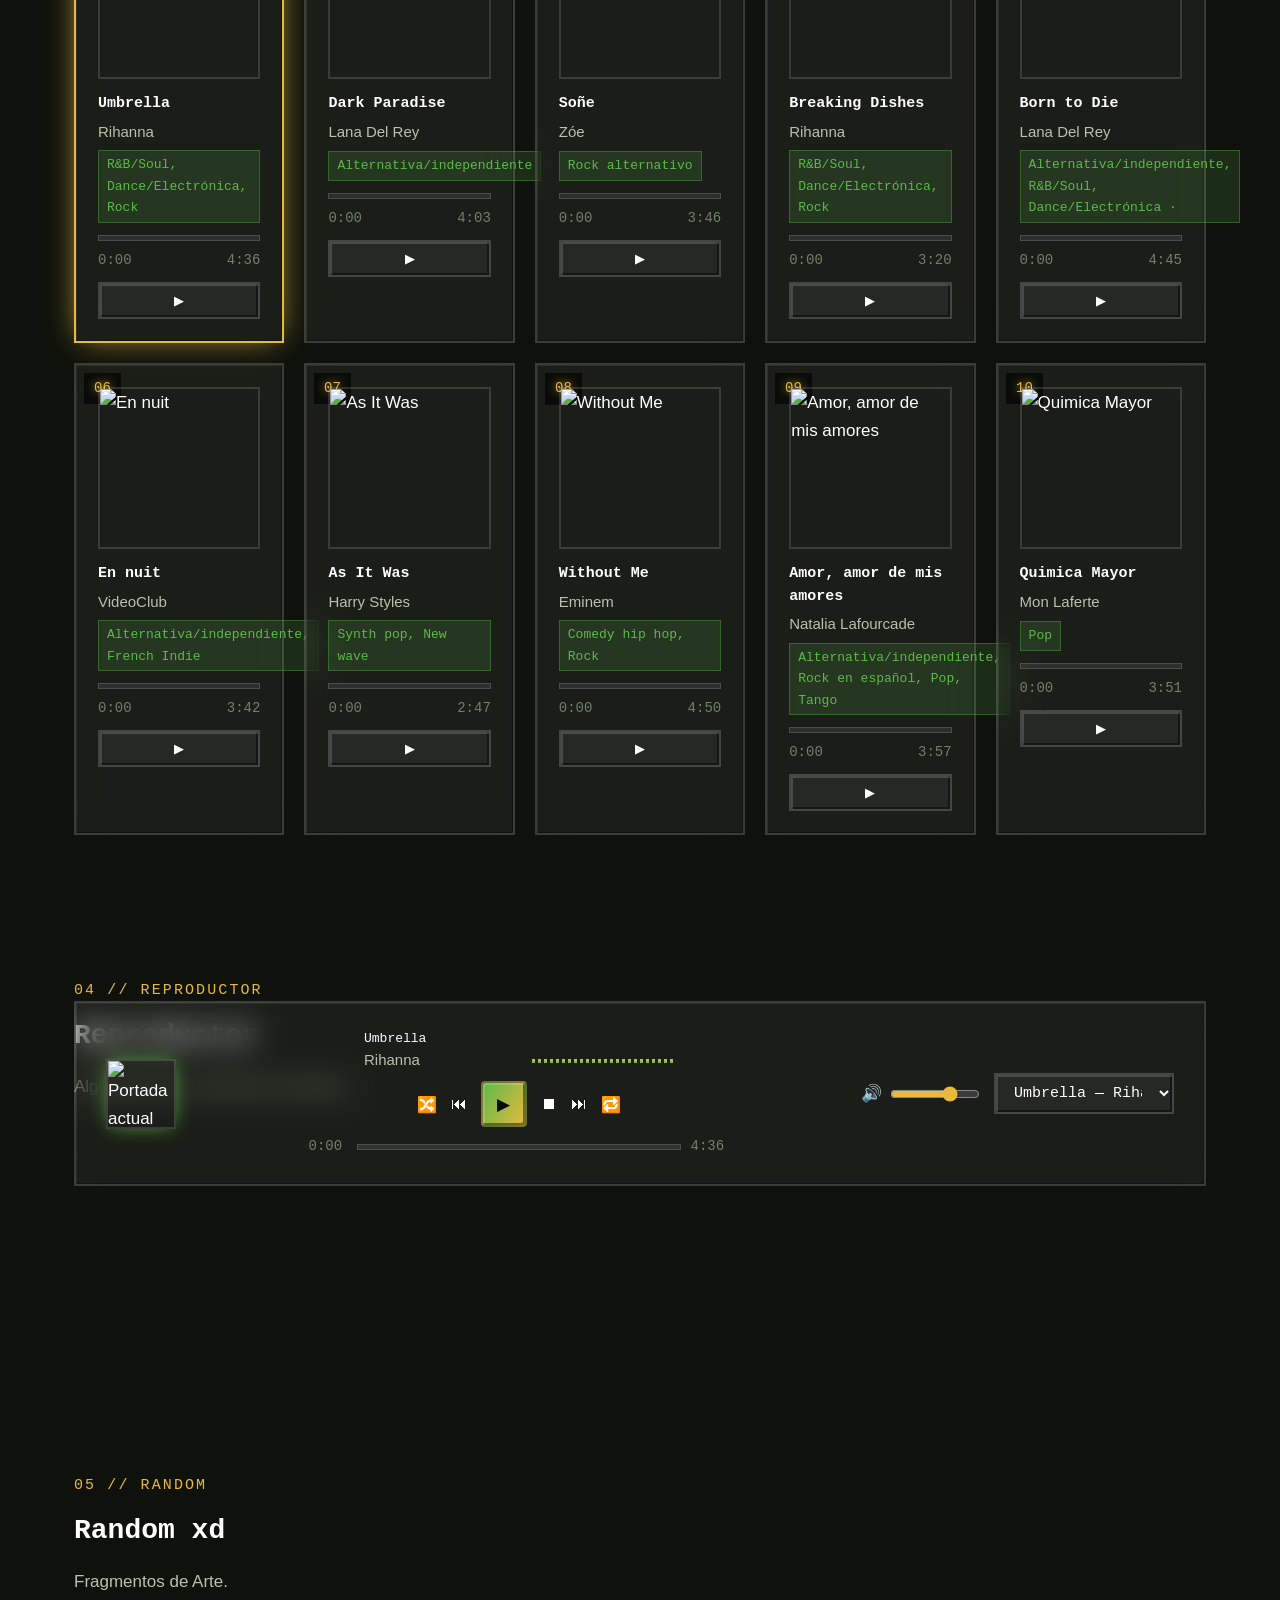
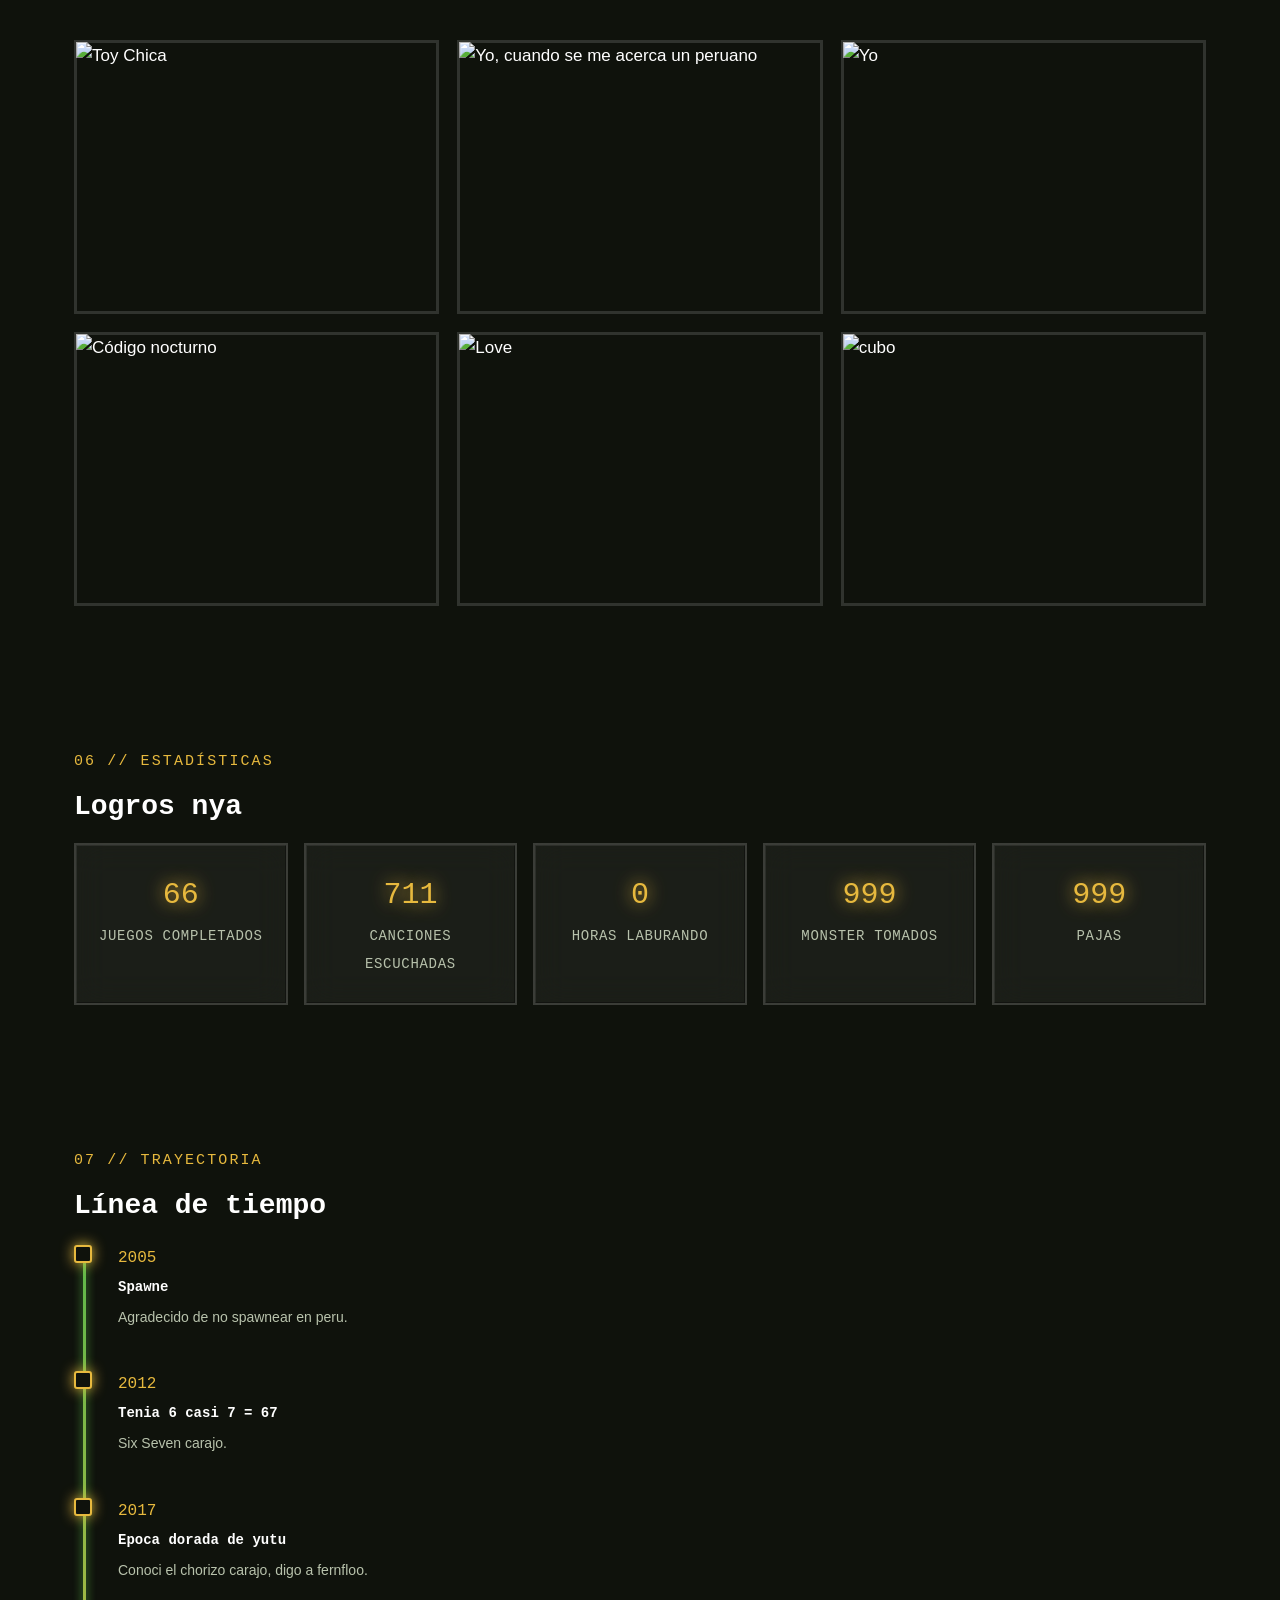
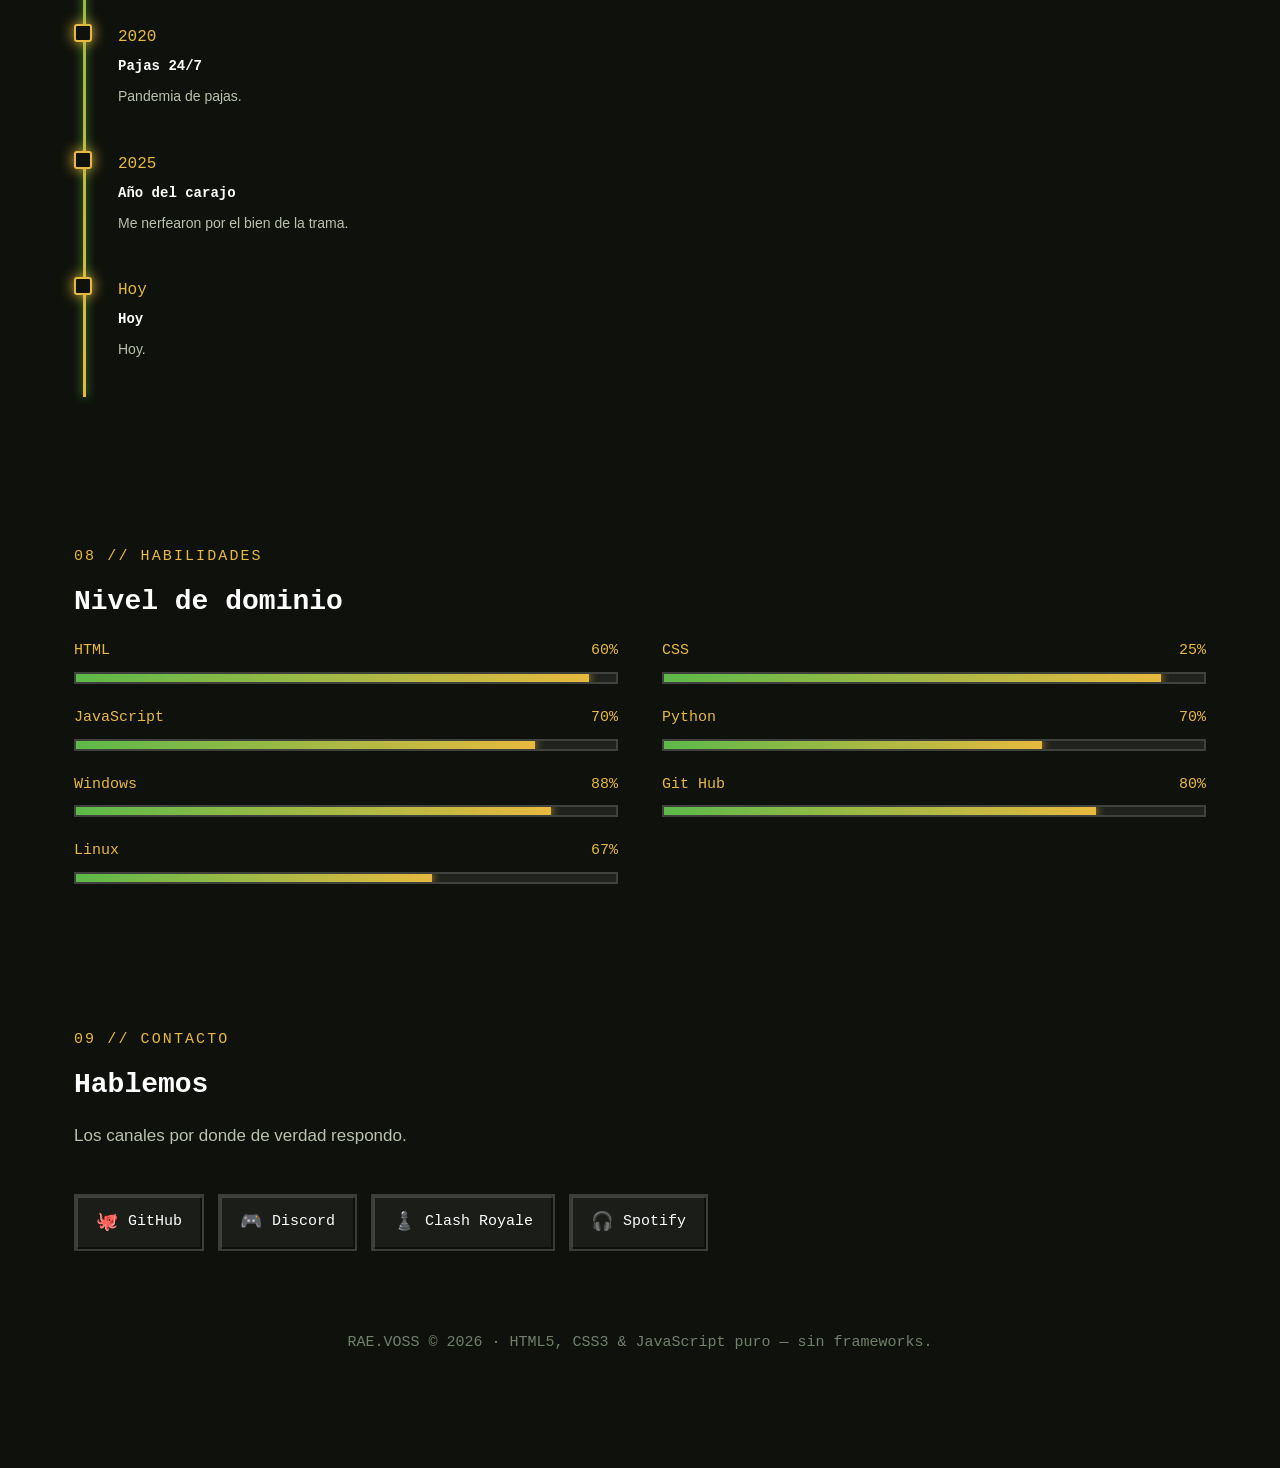
==== commit fd77290c: "Mover CSS a la raíz para GitHub Pages Co-Authored-By: Claude Sonnet 5 <noreply@anthropic.com>" ====
--- a/index.html
+++ b/index.html
@@ -9,9 +9,9 @@
       href="https://fonts.googleapis.com/css2?family=Press+Start+2P&family=Pixelify+Sans:wght@400;500;600;700&family=VT323&display=swap"
       rel="stylesheet"
     />
-    <link rel="stylesheet" href="css/style.css" />
-    <link rel="stylesheet" href="css/animations.css" />
-    <link rel="stylesheet" href="css/responsive.css" />
+    <link rel="stylesheet" href="Style.css" />
+    <link rel="stylesheet" href="animations.css" />
+    <link rel="stylesheet" href="responsive.css" />
   </head>
   <body>
     <!-- Fondo animado: canvas de partículas + blobs de luz -->
--- a/Style.css
+++ b/Style.css
@@ -0,0 +1,366 @@
+/* ==========================================================================
+   STYLE.CSS — Estilos base del perfil (variables, layout, componentes)
+   Paleta: temática Minecraft (bloques, materiales y dimensiones del juego).
+   Los temas (theme.js) sobreescriben las variables --accent-* vía
+   [data-theme="..."] en <html>.
+   ========================================================================== */
+
+/* ---------- Variables globales (tema por defecto: Overworld) ---------- */
+:root,
+[data-theme="overworld"]{
+  --black:        #0c0c0c;
+  --bg:           #0f120c;
+  --bg-alt:       #141b0e;
+  --glow-deep:    #142d0d;
+
+  --accent-1: #5DB94A; /* pasto */
+  --accent-2: #E7B93E; /* sol / oro */
+  --accent-3: #8B5A2B; /* madera / tierra */
+
+  --accent-1-rgb: 93,185,74;
+  --accent-2-rgb: 231,185,62;
+  --accent-3-rgb: 139,90,43;
+
+  --glass:        rgba(255,255,255,0.05);
+  --glass-strong: rgba(255,255,255,0.09);
+  --border:       rgba(255,255,255,0.14);
+  --text:         #ffffff;
+  --muted:        #b8c2ac;
+  --faint:        #71806a;
+
+  --radius: 0px;
+  --radius-sm: 0px;
+  --ease: cubic-bezier(.16,.84,.44,1);
+  --font-display: 'Press Start 2P', 'Share Tech Mono', monospace;
+  --font-body: 'Pixelify Sans', sans-serif;
+  --font-mono: 'VT323', monospace;
+
+  --bevel: inset 2px 2px 0 rgba(255,255,255,.16), inset -2px -2px 0 rgba(0,0,0,.45);
+  --bevel-soft: inset 1px 1px 0 rgba(255,255,255,.08), inset -1px -1px 0 rgba(0,0,0,.32);
+}
+
+/* Diamante — cuevas heladas y menas de diamante */
+[data-theme="diamond"]{
+  --accent-1: #33D9D9;
+  --accent-2: #2B7FE0;
+  --accent-3: #E8FBFF;
+  --accent-1-rgb: 51,217,217;
+  --accent-2-rgb: 43,127,224;
+  --accent-3-rgb: 232,251,255;
+  --bg: #070f12;
+  --bg-alt: #0a1a1f;
+  --glow-deep: #052a33;
+  --muted: #a9c7cf;
+  --faint: #5f7f86;
+}
+
+/* Nether — lava, netherrack y magma */
+[data-theme="nether"]{
+  --accent-1: #E0562B;
+  --accent-2: #B0271A;
+  --accent-3: #FFC93C;
+  --accent-1-rgb: 224,86,43;
+  --accent-2-rgb: 176,39,26;
+  --accent-3-rgb: 255,201,60;
+  --bg: #120806;
+  --bg-alt: #1c0b06;
+  --glow-deep: #2b0905;
+  --muted: #d9b3a3;
+  --faint: #8a6459;
+}
+
+/* End — portal, endstone y ender pearls */
+[data-theme="end"]{
+  --accent-1: #B266FF;
+  --accent-2: #6A2FD9;
+  --accent-3: #DEDC90;
+  --accent-1-rgb: 178,102,255;
+  --accent-2-rgb: 106,47,217;
+  --accent-3-rgb: 222,220,144;
+  --bg: #0c0a14;
+  --bg-alt: #120c1f;
+  --glow-deep: #180a2e;
+  --muted: #c4bcd9;
+  --faint: #6d6684;
+}
+
+/* ---------- Reset ---------- */
+*,*::before,*::after{ box-sizing:border-box; margin:0; padding:0; }
+html{ scroll-behavior:smooth; }
+body{
+  background:var(--bg);
+  color:var(--text);
+  font-family:var(--font-body);
+  font-size:17px;
+  line-height:1.65;
+  overflow-x:hidden;
+  cursor:none; /* cursor personalizado lo dibuja animations.js */
+}
+img{ max-width:100%; display:block; image-rendering:auto; }
+a{ color:inherit; text-decoration:none; }
+ul{ list-style:none; }
+button{ font-family:inherit; cursor:none; border:none; background:none; color:inherit; }
+select{ font-family:inherit; cursor:none; }
+input[type="range"]{ cursor:none; accent-color:var(--accent-1); }
+
+@media (hover:none){
+  body{ cursor:auto; }
+  button, select, input{ cursor:auto; }
+}
+
+.wrap{ max-width:1180px; margin:0 auto; padding:0 24px; position:relative; z-index:1; }
+section{ padding:110px 0 30px; position:relative; }
+
+/* ---------- Cursor personalizado ---------- */
+#cursor-dot, #cursor-ring{
+  position:fixed; top:0; left:0; pointer-events:none; z-index:9999;
+  border-radius:50%; transform:translate(-50%,-50%);
+}
+#cursor-dot{ width:8px; height:8px; background:var(--accent-2); box-shadow:0 0 10px var(--accent-2); }
+#cursor-ring{
+  width:32px; height:32px; border:1.5px solid var(--accent-1);
+  box-shadow:0 0 16px var(--accent-1); transition:width .2s var(--ease), height .2s var(--ease), border-color .2s;
+}
+.cursor-trail{
+  position:fixed; top:0; left:0; width:5px; height:5px; border-radius:50%;
+  pointer-events:none; z-index:9998; background:var(--accent-3); opacity:.6;
+}
+
+/* ---------- Fondo animado ---------- */
+#bg-canvas{
+  position:fixed; inset:0; z-index:-2;
+  background:
+    repeating-linear-gradient(0deg, rgba(255,255,255,.035) 0 2px, transparent 2px 48px),
+    repeating-linear-gradient(90deg, rgba(255,255,255,.035) 0 2px, transparent 2px 48px),
+    radial-gradient(ellipse at 50% -10%, var(--glow-deep) 0%, var(--bg) 55%);
+}
+.bg-glow{ position:fixed; inset:0; z-index:-1; pointer-events:none; }
+.bg-glow::before,.bg-glow::after{
+  content:""; position:absolute; width:50vw; height:50vw; filter:blur(100px); opacity:.28;
+}
+.bg-glow::before{ background:var(--accent-1); top:-10%; left:-10%; animation:float1 22s ease-in-out infinite; }
+.bg-glow::after{ background:var(--accent-2); bottom:-15%; right:-10%; animation:float2 26s ease-in-out infinite; }
+
+/* ---------- Navegación superior ---------- */
+.navbar{
+  position:fixed; top:0; left:0; right:0; z-index:200;
+  display:flex; align-items:center; justify-content:space-between;
+  padding:16px 28px; backdrop-filter:blur(14px);
+  background:linear-gradient(to bottom, rgba(9,9,9,.9), transparent);
+  border-bottom:2px solid var(--border);
+}
+.brand{ font-family:var(--font-display); font-size:16px; letter-spacing:0; color:var(--text); }
+.brand span{ color:var(--accent-2); }
+.nav-links{ display:flex; gap:22px; font-family:var(--font-mono); font-size:15px; text-transform:uppercase; letter-spacing:.06em; }
+.nav-links a{ color:var(--muted); transition:.25s; position:relative; }
+.nav-links a:hover{ color:var(--accent-2); text-shadow:0 0 10px var(--accent-2); }
+.theme-switcher{ display:flex; gap:8px; align-items:center; }
+.theme-dot{
+  width:20px; height:20px; border-radius:3px; border:2px solid var(--border); transition:.25s;
+  box-shadow:var(--bevel);
+}
+.theme-dot:hover, .theme-dot.active{ transform:scale(1.2); border-color:var(--text); }
+.theme-dot[data-theme-btn="overworld"]{ background:linear-gradient(135deg,#5DB94A,#8B5A2B); }
+.theme-dot[data-theme-btn="diamond"]{ background:linear-gradient(135deg,#33D9D9,#2B7FE0); }
+.theme-dot[data-theme-btn="nether"]{ background:linear-gradient(135deg,#E0562B,#B0271A); }
+.theme-dot[data-theme-btn="end"]{ background:linear-gradient(135deg,#B266FF,#6A2FD9); }
+
+/* ---------- Glass panel genérico (estilo "panel de inventario") ---------- */
+.glass{
+  background:var(--glass); border:2px solid var(--border); border-radius:var(--radius);
+  backdrop-filter:blur(16px); box-shadow:var(--bevel-soft);
+}
+
+/* ---------- Header / hero ---------- */
+.hero{ min-height:100vh; display:flex; align-items:center; padding-top:100px; }
+.hero-inner{ display:grid; grid-template-columns:auto 1fr; gap:56px; align-items:center; }
+
+.profile-ring{
+  position:relative; width:230px; height:230px; border-radius:10px;
+  display:flex; align-items:center; justify-content:center;
+}
+.profile-ring::before{
+  content:""; position:absolute; inset:-10px; border-radius:12px;
+  background:conic-gradient(from 0deg, var(--accent-1), var(--accent-2), var(--accent-3), var(--accent-1));
+  animation: rotateSlow 8s linear infinite;
+  filter:blur(2px);
+}
+.profile-ring::after{
+  content:""; position:absolute; inset:-16px; border-radius:14px;
+  box-shadow:0 0 40px 6px var(--accent-1), 0 0 70px 10px var(--accent-2);
+  animation: pulseGlow 3s ease-in-out infinite;
+}
+.profile-ring img{
+  position:relative; z-index:2; width:100%; height:100%; border-radius:8px; object-fit:cover;
+  border:5px solid var(--bg); animation: floatY 5s ease-in-out infinite;
+}
+
+.hero-eyebrow{ font-family:var(--font-mono); color:var(--accent-2); letter-spacing:.14em; font-size:16px; text-transform:uppercase; }
+.hero h1{
+  font-family:var(--font-display); font-size:clamp(22px,4.4vw,40px); line-height:1.5; margin:14px 0 8px; letter-spacing:0;
+  text-shadow:0 0 18px var(--accent-1);
+}
+.hero .alias{ font-family:var(--font-mono); font-size:18px; color:var(--muted); margin-bottom:10px; }
+.hero .meta-row{ display:flex; flex-wrap:wrap; gap:10px; margin-bottom:14px; }
+.pill{
+  font-family:var(--font-mono); font-size:14px; padding:6px 12px; border-radius:3px;
+  border:1px solid var(--border); color:var(--muted); background:var(--glass);
+}
+.pill.status{ color:var(--accent-2); border-color:var(--accent-2); box-shadow:0 0 12px -2px var(--accent-2); }
+.pill.status::before{ content:"■ "; }
+.hero .quote{ font-style:italic; color:var(--muted); border-left:3px solid var(--accent-3); padding-left:14px; margin:14px 0 22px; max-width:480px; }
+
+/* ---------- Botones (estilo botón de Minecraft, con bisel de pixel) ---------- */
+.btn{
+  font-family:var(--font-mono); font-size:16px; letter-spacing:.03em; padding:11px 22px;
+  border-radius:3px; border:2px solid var(--border); background:var(--glass); color:var(--text);
+  display:inline-flex; align-items:center; gap:8px; transition:.3s var(--ease); position:relative; overflow:hidden;
+  box-shadow:var(--bevel);
+}
+.btn:hover{ border-color:var(--accent-2); box-shadow:var(--bevel), 0 0 20px -4px var(--accent-2); transform:translateY(-2px); }
+.btn.solid{ background:linear-gradient(120deg,var(--accent-1),var(--accent-2)); border:2px solid rgba(0,0,0,.35); color:#0a0a0a; font-weight:700; }
+.btn.solid:hover{ filter:brightness(1.15); box-shadow:var(--bevel), 0 0 30px -4px var(--accent-1); }
+.btn-icon{
+  width:44px; height:44px; border-radius:4px; display:flex; align-items:center; justify-content:center;
+  border:2px solid var(--border); background:var(--glass); transition:.3s var(--ease); font-size:16px;
+  box-shadow:var(--bevel);
+}
+.btn-icon:hover{ border-color:var(--accent-1); box-shadow:var(--bevel), 0 0 18px -3px var(--accent-1); transform:translateY(-2px) scale(1.05); }
+
+/* ---------- Titulos de sección ---------- */
+.sec-label{ font-family:var(--font-mono); color:var(--accent-2); font-size:15px; letter-spacing:.14em; text-transform:uppercase; }
+.sec-title{ font-family:var(--font-display); font-size:clamp(18px,3vw,28px); line-height:1.6; margin:10px 0 14px; }
+.sec-sub{ color:var(--muted); max-width:600px; margin-bottom:44px; }
+
+/* ---------- Sobre mi ---------- */
+.about-box{ padding:34px; }
+.about-box p{ color:var(--muted); margin-bottom:14px; }
+.about-box strong{ color:var(--text); }
+
+/* ---------- Gustos ---------- */
+.gustos-grid{ display:grid; grid-template-columns:repeat(4,1fr); gap:18px; }
+.gusto-card{
+  padding:26px 16px; text-align:center; transition:.35s var(--ease); position:relative; overflow:hidden;
+}
+.gusto-card .icon{ font-size:32px; margin-bottom:10px; transition:.35s var(--ease); }
+.gusto-card .label{ font-family:var(--font-mono); font-size:15px; }
+.gusto-card:hover{ transform:translateY(-8px) scale(1.03); border-color:var(--accent-1); box-shadow:var(--bevel-soft), 0 20px 40px -20px var(--accent-1), 0 0 0 2px var(--accent-1); }
+.gusto-card:hover .icon{ transform:scale(1.2) rotate(-6deg); filter:drop-shadow(0 0 10px var(--accent-2)); }
+
+/* ---------- Canciones favoritas ---------- */
+.top3-grid{ display:grid; grid-template-columns:repeat(auto-fit, minmax(210px,1fr)); gap:20px; }
+.top-card{ padding:22px; position:relative; transition:.35s var(--ease); }
+.top-card:hover{ border-color:var(--accent-3); box-shadow:var(--bevel-soft), 0 0 30px -10px var(--accent-3); transform:translateY(-4px); }
+.top-card .cover-wrap{ position:relative; border-radius:var(--radius-sm); overflow:hidden; margin-bottom:14px; aspect-ratio:1/1; border:2px solid var(--border); }
+.top-card .cover-wrap img{ width:100%; height:100%; object-fit:cover; transition:transform .5s; }
+.top-card:hover .cover-wrap img{ transform:scale(1.08); }
+.top-card .rank{
+  position:absolute; top:8px; left:8px; font-family:var(--font-display); font-size:14px;
+  color:var(--accent-2); text-shadow:0 0 10px var(--accent-2); background:rgba(0,0,0,.6); padding:4px 10px; border-radius:0;
+}
+.top-card h4{ font-family:var(--font-display); font-size:15px; line-height:1.5; margin-bottom:4px; }
+.top-card .artist{ color:var(--muted); font-size:15px; margin-bottom:6px; }
+.top-card .genre-tag{ font-family:var(--font-mono); font-size:13px; color:var(--accent-1); background:rgba(var(--accent-1-rgb),.16); padding:3px 8px; border-radius:0; display:inline-block; margin-bottom:12px; border:1px solid rgba(var(--accent-1-rgb),.35); }
+.top-card .mini-progress{ height:6px; border-radius:0; background:rgba(255,255,255,.08); overflow:hidden; margin-bottom:8px; border:1px solid var(--border); }
+.top-card .mini-progress > span{ display:block; height:100%; width:0%; background:linear-gradient(90deg,var(--accent-1),var(--accent-2)); }
+.top-card .mini-time{ display:flex; justify-content:space-between; font-family:var(--font-mono); font-size:14px; color:var(--faint); margin-bottom:10px; }
+.top-card .controls{ display:flex; gap:8px; }
+.top-card .controls button{ flex:1; padding:9px; border-radius:0; border:2px solid var(--border); background:var(--glass); transition:.25s; box-shadow:var(--bevel); }
+.top-card .controls button:hover{ border-color:var(--accent-2); box-shadow:var(--bevel), 0 0 12px -3px var(--accent-2); }
+
+/* ---------- Reproductor completo ---------- */
+.player{
+  padding:26px 30px; display:grid; grid-template-columns:auto 1fr auto; gap:26px; align-items:center;
+  position:sticky; bottom:18px; margin-top:26px;
+}
+.player .p-cover{ width:70px; height:70px; border-radius:0; overflow:hidden; box-shadow:0 0 20px -4px var(--accent-1); flex-shrink:0; border:2px solid var(--border); }
+.player .p-cover img{ width:100%; height:100%; object-fit:cover; }
+.player .p-info{ min-width:150px; }
+.player .p-title{ font-family:var(--font-display); font-size:13px; line-height:1.5; }
+.player .p-artist{ font-size:15px; color:var(--muted); }
+.player-center{ display:flex; flex-direction:column; align-items:center; gap:8px; }
+.player-controls{ display:flex; align-items:center; gap:14px; }
+.player-controls button{ font-size:16px; transition:.25s; color:var(--text); }
+.player-controls button:hover{ color:var(--accent-2); text-shadow:0 0 10px var(--accent-2); transform:scale(1.15); }
+.player-controls .play-main{
+  width:46px; height:46px; border-radius:4px; display:flex; align-items:center; justify-content:center;
+  background:linear-gradient(120deg,var(--accent-1),var(--accent-2)); color:#0a0a0a; font-size:17px;
+  border:2px solid rgba(0,0,0,.35); box-shadow:var(--bevel);
+}
+.player-controls .play-main:hover{ box-shadow:var(--bevel), 0 0 22px -2px var(--accent-1); transform:scale(1.08); }
+.player-controls button.active{ color:var(--accent-3); text-shadow:0 0 10px var(--accent-3); }
+.progress-row{ display:flex; align-items:center; gap:10px; width:100%; max-width:420px; }
+.progress-row span{ font-family:var(--font-mono); font-size:14px; color:var(--faint); width:38px; }
+.progress-bar{ flex:1; height:6px; border-radius:0; background:rgba(255,255,255,.09); cursor:pointer; position:relative; border:1px solid var(--border); }
+.progress-bar > span{ display:block; height:100%; width:0%; border-radius:0; background:linear-gradient(90deg,var(--accent-1),var(--accent-2)); box-shadow:0 0 8px var(--accent-2); }
+.player-right{ display:flex; align-items:center; gap:14px; }
+.volume-row{ display:flex; align-items:center; gap:8px; }
+.volume-row input[type="range"]{ width:90px; accent-color:var(--accent-2); }
+.playlist-select{
+  background:var(--glass); border:2px solid var(--border); color:var(--text); padding:9px 14px; border-radius:0;
+  font-family:var(--font-mono); font-size:15px; max-width:180px; box-shadow:var(--bevel);
+}
+.visualizer{ display:flex; align-items:flex-end; gap:3px; height:24px; }
+.visualizer span{ width:3px; background:linear-gradient(to top,var(--accent-1),var(--accent-2)); border-radius:0; height:4px; transition:height .1s; }
+
+/* ---------- Galeria ---------- */
+.gallery-grid{ display:grid; grid-template-columns:repeat(3,1fr); gap:18px; }
+.gal-item{ position:relative; border-radius:var(--radius-sm); overflow:hidden; aspect-ratio:4/3; border:2px solid var(--border); }
+.gal-item img{ width:100%; height:100%; object-fit:cover; transition:transform .6s var(--ease), filter .4s; }
+.gal-item:hover img{ transform:scale(1.15); filter:brightness(1.05) saturate(1.2); }
+.gal-item::after{
+  content:""; position:absolute; inset:0; border-radius:var(--radius-sm); box-shadow:inset 0 0 0 1px var(--border); transition:.35s;
+}
+.gal-item:hover::after{ box-shadow:inset 0 0 0 3px var(--accent-2), 0 0 30px -6px var(--accent-2); }
+.gal-caption{
+  position:absolute; left:0; right:0; bottom:0; padding:12px 14px; font-family:var(--font-mono); font-size:15px;
+  background:linear-gradient(to top, rgba(0,0,0,.85), transparent); transform:translateY(8px); opacity:0; transition:.35s;
+}
+.gal-item:hover .gal-caption{ transform:translateY(0); opacity:1; }
+
+/* ---------- Estadisticas ---------- */
+.stats-grid{ display:grid; grid-template-columns:repeat(5,1fr); gap:16px; }
+.stat-card{ padding:26px 14px; text-align:center; }
+.stat-num{ font-family:var(--font-display); font-size:30px; color:var(--accent-2); text-shadow:0 0 18px var(--accent-2); display:block; }
+.stat-label{ font-family:var(--font-mono); font-size:14px; color:var(--muted); text-transform:uppercase; letter-spacing:.05em; margin-top:8px; }
+
+/* ---------- Timeline ---------- */
+.timeline{ position:relative; padding-left:44px; }
+.timeline::before{ content:""; position:absolute; left:9px; top:4px; bottom:4px; width:3px; background:linear-gradient(to bottom,var(--accent-1),var(--accent-2)); box-shadow:0 0 10px var(--accent-1); }
+.tl-item{ position:relative; padding-bottom:40px; opacity:0; transform:translateX(-24px); transition:opacity .7s var(--ease), transform .7s var(--ease); }
+.tl-item.in-view{ opacity:1; transform:translateX(0); }
+.tl-item::before{ content:""; position:absolute; left:-44px; top:2px; width:18px; height:18px; border-radius:3px; background:var(--bg); border:2px solid var(--accent-2); box-shadow:0 0 14px var(--accent-2); }
+.tl-year{ font-family:var(--font-mono); color:var(--accent-2); font-size:16px; }
+.tl-item h4{ font-family:var(--font-display); font-size:14px; line-height:1.5; margin:6px 0 8px; }
+.tl-item p{ color:var(--muted); font-size:14px; max-width:560px; }
+
+/* ---------- Habilidades ---------- */
+.skills-grid{ display:grid; grid-template-columns:1fr 1fr; gap:22px 44px; }
+.skill-row .s-label{ display:flex; justify-content:space-between; font-size:14.5px; margin-bottom:8px; }
+.skill-row .s-label span{ font-family:var(--font-mono); color:var(--accent-2); font-size:15px; }
+.skill-track{ height:12px; border-radius:0; background:rgba(255,255,255,.07); overflow:hidden; border:2px solid var(--border); }
+.skill-fill{ display:block; height:100%; width:0%; border-radius:0; background:linear-gradient(90deg,var(--accent-1),var(--accent-2)); box-shadow:0 0 10px var(--accent-2); transition:width 1.4s var(--ease); }
+
+/* ---------- Redes sociales ---------- */
+.social-grid{ display:flex; flex-wrap:wrap; gap:14px; }
+.social-btn{
+  display:flex; align-items:center; gap:10px; padding:12px 20px; border-radius:0;
+  border:2px solid var(--border); background:var(--glass); font-family:var(--font-mono); font-size:15px; transition:.3s var(--ease);
+  box-shadow:var(--bevel);
+}
+.social-btn:hover{ transform:translateY(-4px); border-color:var(--accent-3); box-shadow:var(--bevel), 0 12px 26px -12px var(--accent-3); }
+.social-btn .s-icon{ font-size:18px; }
+
+.top-card.is-active{ border-color:var(--accent-2); box-shadow:var(--bevel-soft), 0 0 30px -8px var(--accent-2); }
+
+.nav-toggle{ display:none; font-size:22px; }
+
+/* ---------- Footer ---------- */
+footer{ text-align:center; padding:50px 24px 120px; color:var(--faint); font-family:var(--font-mono); font-size:15px; }
+
+/* ---------- Reveal genérico (usado por main.js via IntersectionObserver) ---------- */
+.reveal{ opacity:0; transform:translateY(28px); transition:opacity .8s var(--ease), transform .8s var(--ease); }
+.reveal.in-view{ opacity:1; transform:translateY(0); }
+
+/* ---------- Divider ---------- */
+.divider{ height:1px; background:linear-gradient(to right, transparent, var(--border), transparent); margin:0; }
--- a/animations.css
+++ b/animations.css
@@ -0,0 +1,98 @@
+/* ==========================================================================
+   ANIMATIONS.CSS — Todas las animaciones @keyframes del sitio.
+   ========================================================================== */
+
+@media (prefers-reduced-motion: reduce){
+  *{ animation-duration:.001ms !important; animation-iteration-count:1 !important; transition-duration:.001ms !important; }
+}
+
+/* Flotación de blobs de fondo */
+@keyframes float1{
+  0%,100%{ transform:translate(0,0) scale(1); }
+  50%{ transform:translate(10vw,8vh) scale(1.15); }
+}
+@keyframes float2{
+  0%,100%{ transform:translate(0,0) scale(1); }
+  50%{ transform:translate(-8vw,-10vh) scale(1.1); }
+}
+
+/* Rotación lenta (anillo de perfil) */
+@keyframes rotateSlow{ to{ transform:rotate(360deg); } }
+
+/* Flotación suave (imagen de perfil) */
+@keyframes floatY{
+  0%,100%{ transform:translateY(0); }
+  50%{ transform:translateY(-10px); }
+}
+
+/* Pulso de resplandor */
+@keyframes pulseGlow{
+  0%,100%{ opacity:.55; }
+  50%{ opacity:1; }
+}
+
+/* Parpadeo neón sutil (texto/estado) */
+@keyframes neonFlicker{
+  0%,19%,21%,23%,25%,54%,56%,100%{ opacity:1; }
+  20%,22%,24%,55%{ opacity:.4; }
+}
+.flicker{ animation: neonFlicker 6s infinite; }
+
+/* Fade in + subida (usado por reveal genérico vía JS, y de forma directa) */
+@keyframes fadeInUp{
+  from{ opacity:0; transform:translateY(24px); }
+  to{ opacity:1; transform:translateY(0); }
+}
+.hero-inner > *{ animation:fadeInUp .9s cubic-bezier(.16,.84,.44,1) both; }
+.hero-inner > *:nth-child(2) > * { animation:fadeInUp .9s cubic-bezier(.16,.84,.44,1) both; }
+
+/* Rebote suave para íconos */
+@keyframes bounceSoft{
+  0%,100%{ transform:translateY(0); }
+  50%{ transform:translateY(-5px); }
+}
+
+/* Efecto shine (barrido de brillo) sobre botones sólidos */
+.btn.solid::after{
+  content:""; position:absolute; top:0; left:-60%; width:40%; height:100%;
+  background:linear-gradient(120deg, transparent, rgba(255,255,255,.55), transparent);
+  transform:skewX(-20deg);
+  animation: shine 3.2s ease-in-out infinite;
+}
+@keyframes shine{
+  0%{ left:-60%; }
+  40%,100%{ left:130%; }
+}
+
+/* Efecto ripple para botones circulares al hacer click (clase añadida por JS) */
+.ripple{
+  position:absolute; border-radius:50%; background:rgba(255,255,255,.5);
+  transform:scale(0); animation: rippleAnim .6s ease-out forwards; pointer-events:none;
+}
+@keyframes rippleAnim{
+  to{ transform:scale(3); opacity:0; }
+}
+
+/* Blur reveal (usado en imágenes de galería al cargar) */
+@keyframes blurReveal{
+  from{ filter:blur(14px); opacity:0; }
+  to{ filter:blur(0); opacity:1; }
+}
+.gal-item img{ animation: blurReveal .9s var(--ease) both; }
+
+/* Ecualizador / visualizador de audio */
+@keyframes eqBar{
+  0%,100%{ height:4px; }
+  50%{ height:20px; }
+}
+
+/* Estrellas de fondo parpadeando (generadas por animations.js) */
+@keyframes twinkle{
+  0%,100%{ opacity:.2; }
+  50%{ opacity:1; }
+}
+
+/* Rotacion lenta decorativa para bordes luminosos de tarjetas destacadas */
+@keyframes borderSpin{
+  to{ --angle:360deg; }
+}
--- a/responsive.css
+++ b/responsive.css
@@ -0,0 +1,51 @@
+/* ==========================================================================
+   RESPONSIVE.CSS — Adaptación a tablet, móvil y monitores ultrawide.
+   ========================================================================== */
+
+/* Ultrawide: limitar el ancho de lectura para que no se estire todo */
+@media (min-width:1600px){
+  .wrap{ max-width:1320px; }
+}
+
+/* Laptops / tablets grandes */
+@media (max-width:1080px){
+  .hero-inner{ grid-template-columns:1fr; text-align:center; justify-items:center; }
+  .hero .quote{ margin-left:auto; margin-right:auto; }
+  .meta-row{ justify-content:center; }
+  .gustos-grid{ grid-template-columns:repeat(3,1fr); }
+  .top3-grid{ grid-template-columns:repeat(3,1fr); gap:14px; }
+  .stats-grid{ grid-template-columns:repeat(3,1fr); }
+  .skills-grid{ grid-template-columns:1fr; }
+}
+
+/* Tablets */
+@media (max-width:860px){
+  .navbar{ padding:14px 18px; }
+  .nav-toggle{ display:block; }
+  .nav-links{
+    display:none; position:absolute; top:100%; left:0; right:0; flex-direction:column;
+    background:rgba(9,9,9,.96); padding:18px 24px; gap:16px; border-bottom:1px solid var(--border);
+  }
+  .nav-links.open{ display:flex; }
+  .gustos-grid{ grid-template-columns:repeat(2,1fr); }
+  .gallery-grid{ grid-template-columns:repeat(2,1fr); }
+  .top3-grid{ grid-template-columns:1fr 1fr; }
+  .player{ grid-template-columns:1fr; text-align:center; position:static; margin-top:30px; }
+  .player-right{ justify-content:center; flex-wrap:wrap; }
+  .progress-row{ max-width:100%; }
+}
+
+/* Móvil */
+@media (max-width:600px){
+  section{ padding:80px 0 10px; }
+  .profile-ring{ width:170px; height:170px; }
+  .stats-grid{ grid-template-columns:repeat(2,1fr); }
+  .gustos-grid{ grid-template-columns:repeat(2,1fr); }
+  .gallery-grid{ grid-template-columns:1fr; }
+  .top3-grid{ grid-template-columns:1fr; }
+  .timeline{ padding-left:34px; }
+  .tl-item::before{ left:-34px; }
+  .theme-switcher{ gap:6px; }
+  .social-grid{ justify-content:center; }
+  #cursor-dot,#cursor-ring,.cursor-trail{ display:none; } /* en touch no aplica cursor custom */
+}
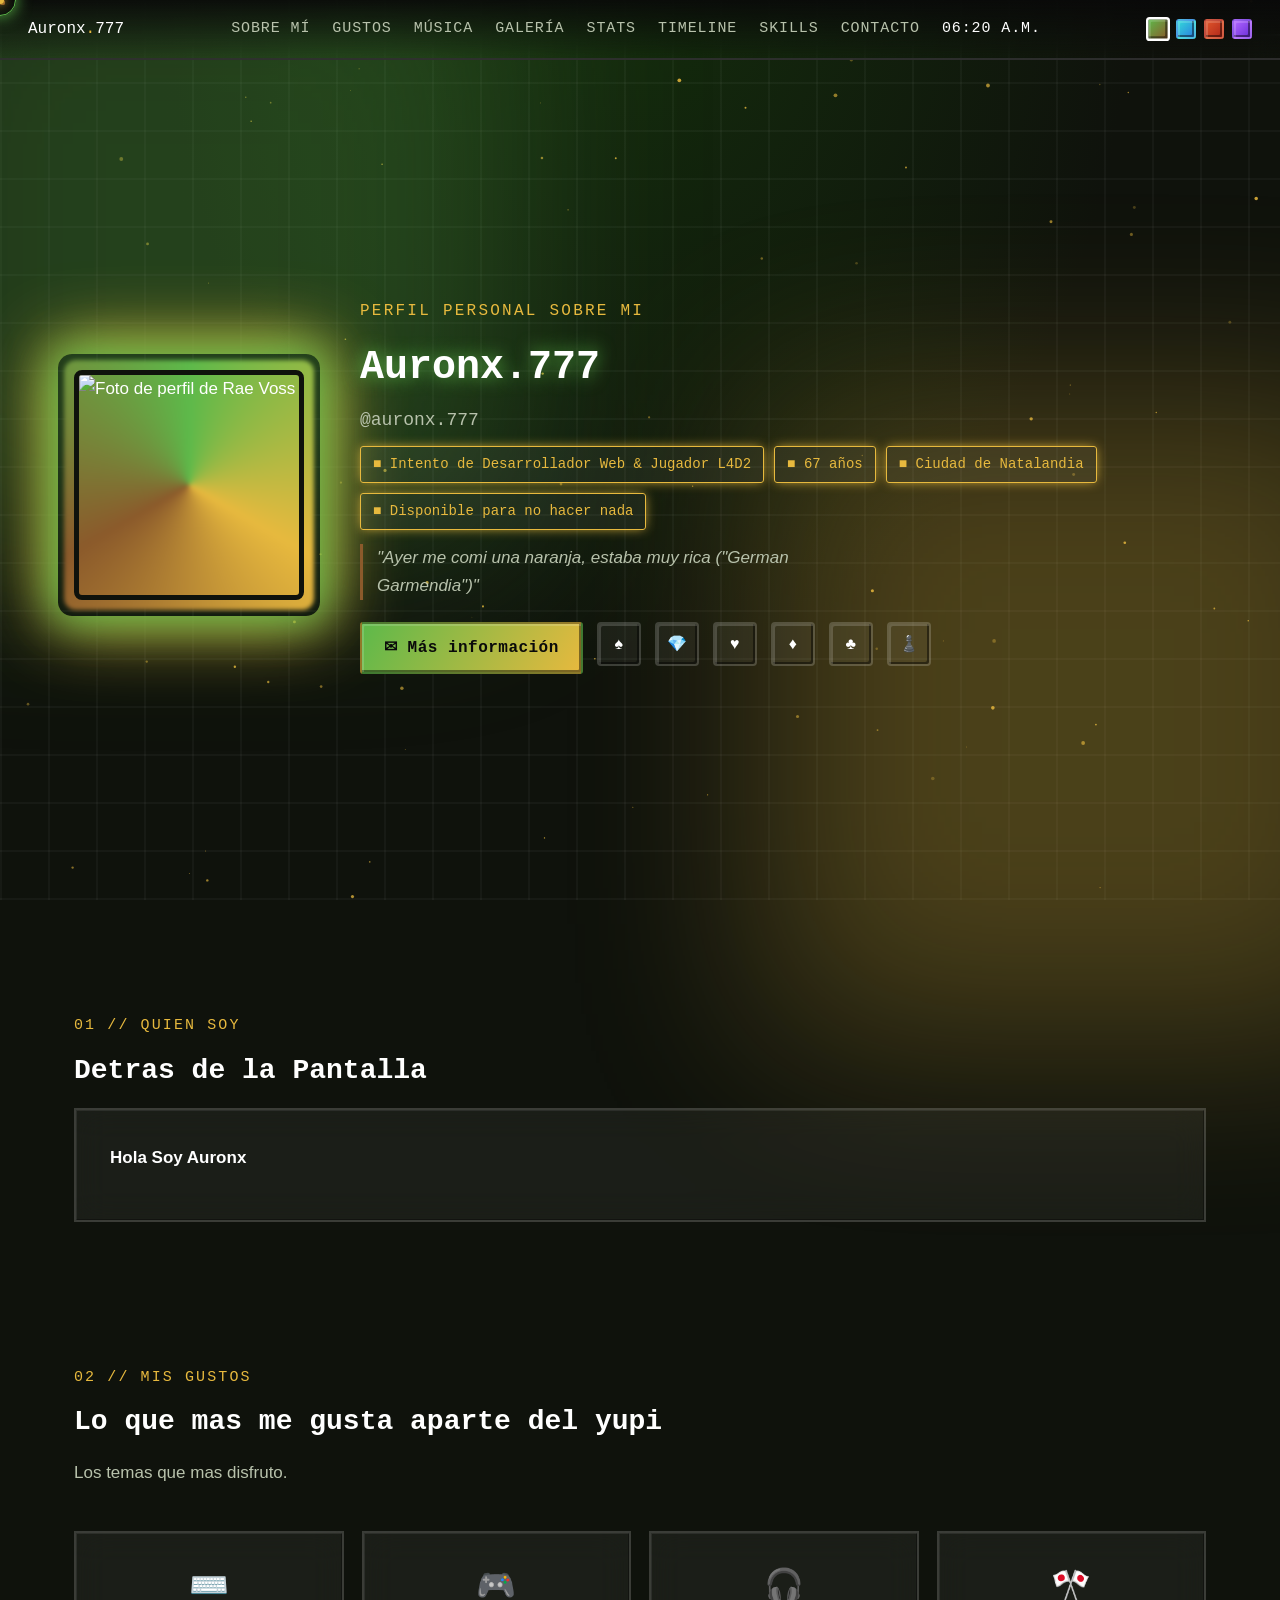
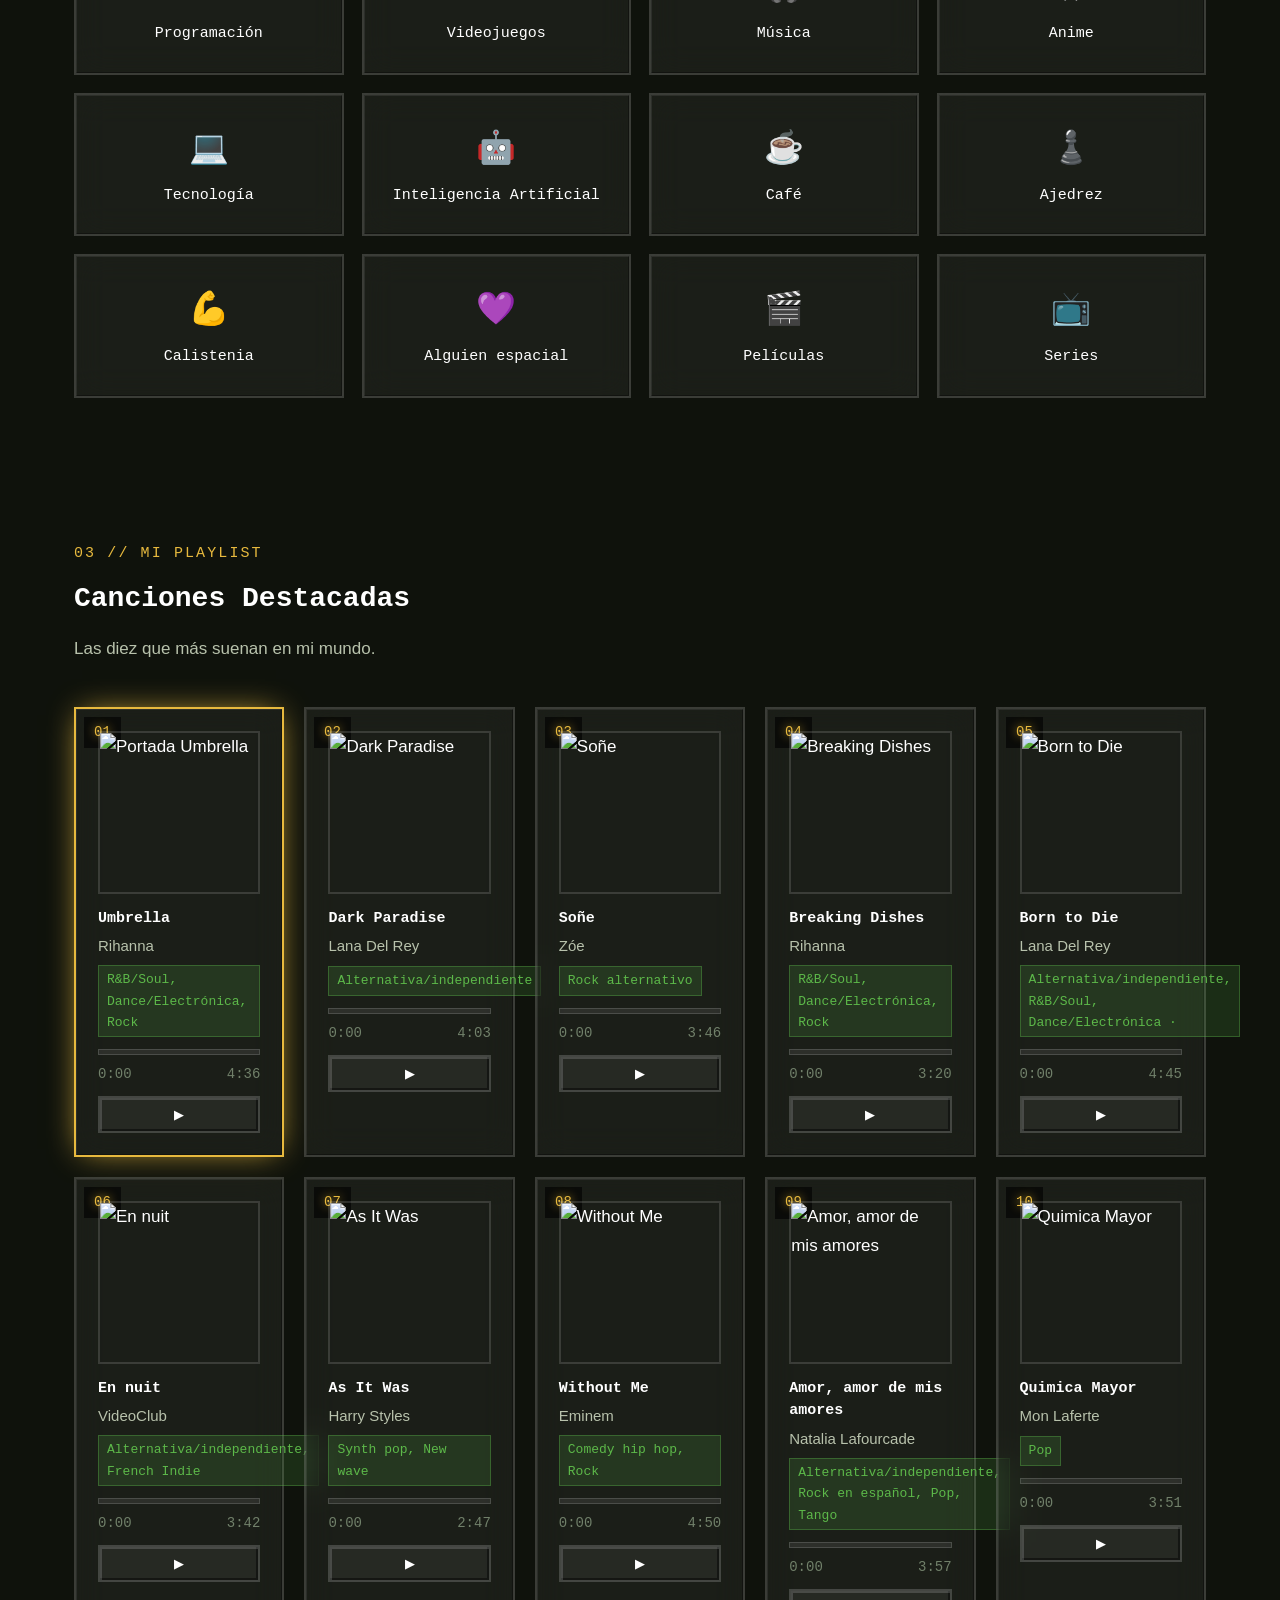
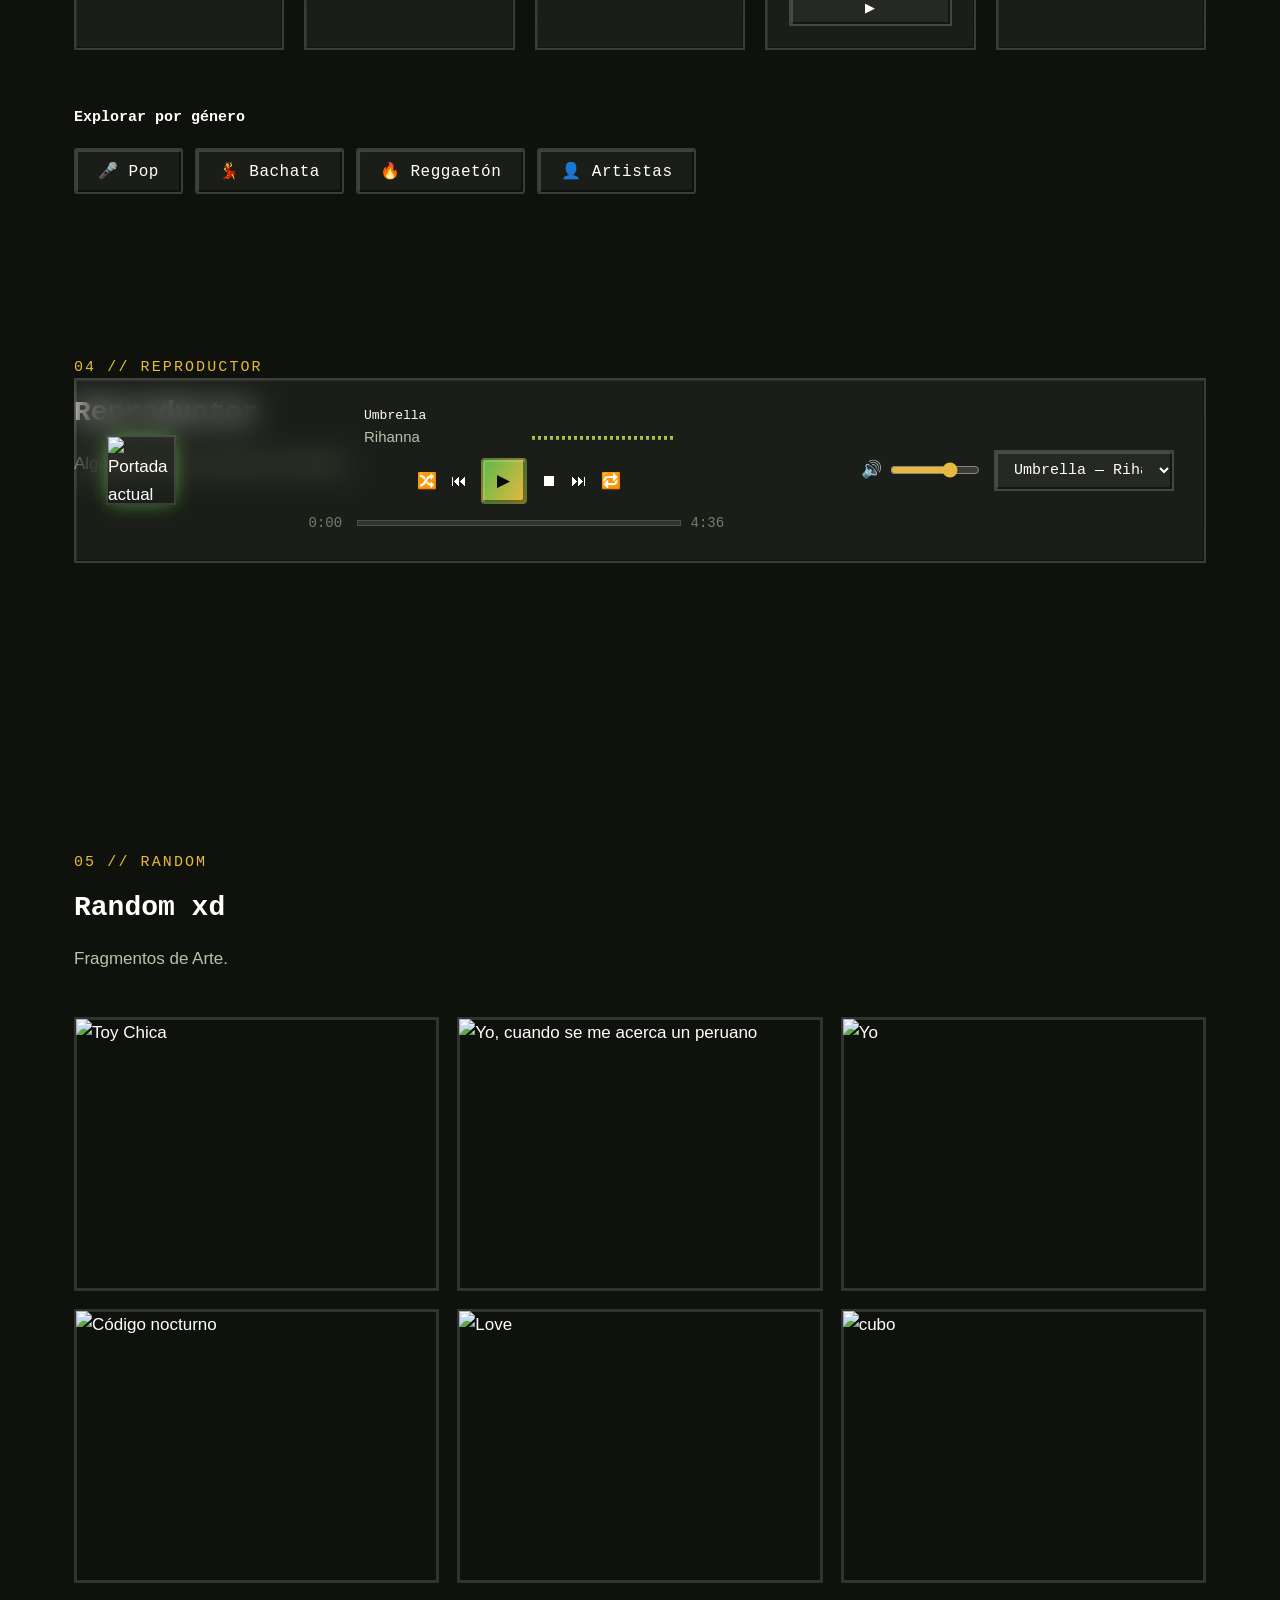
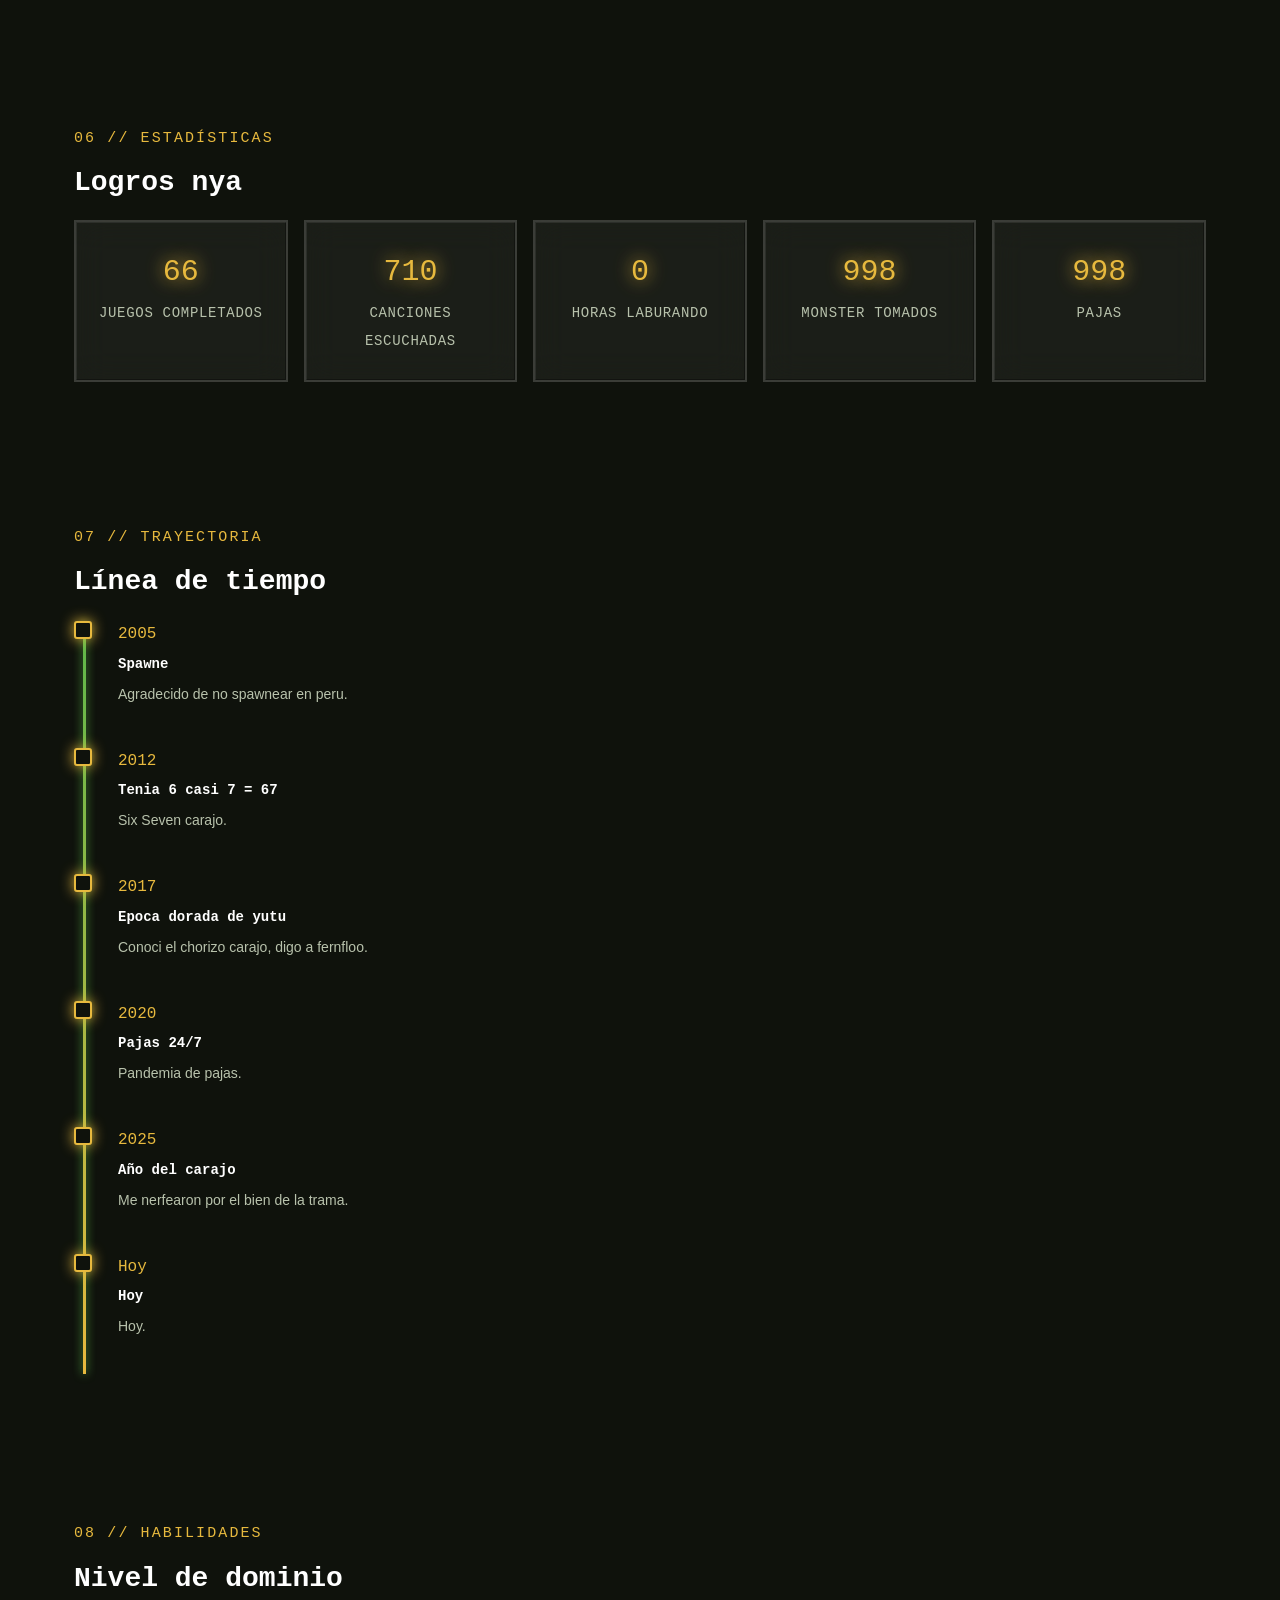
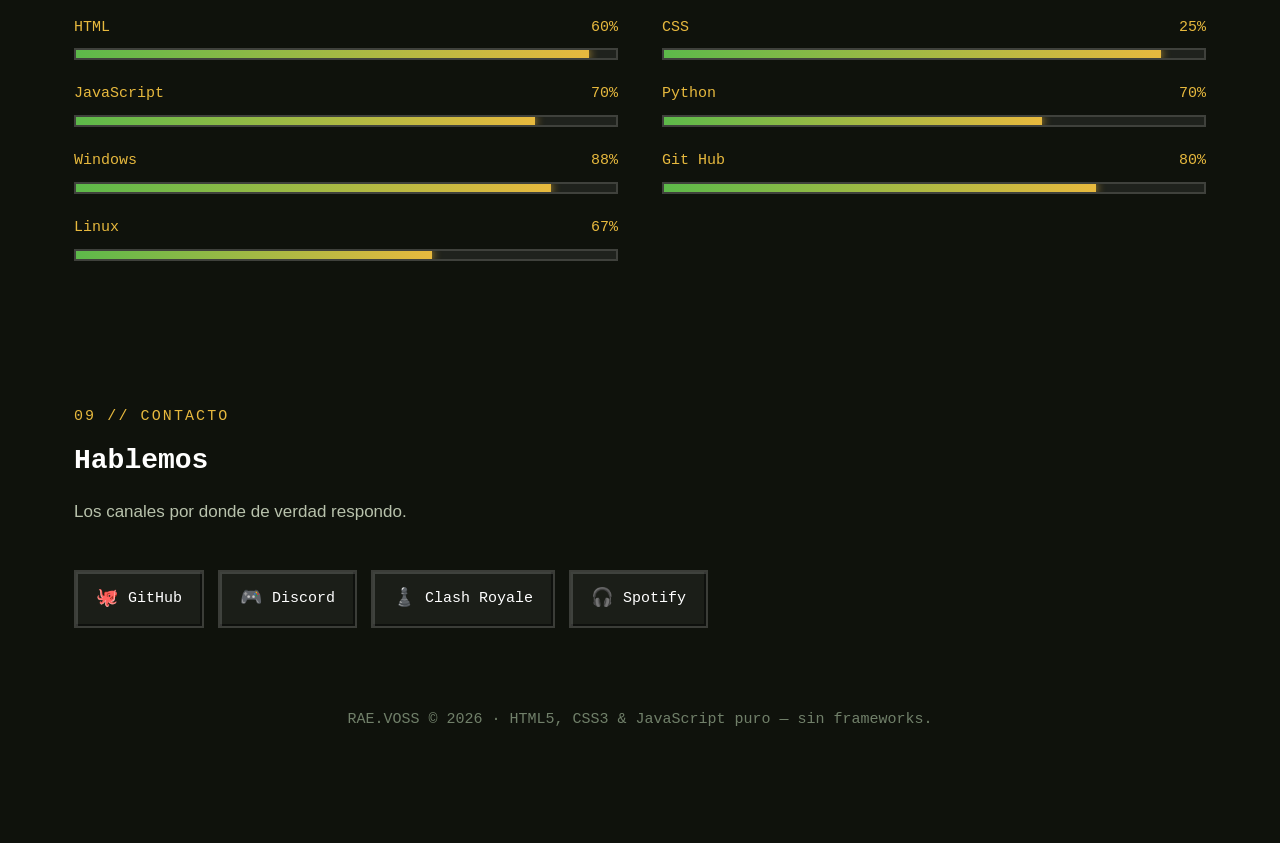
==== commit 14f282ec: "Agregar explorador por género y artista debajo de Canciones Destacadas - Botones Pop, Bachata, Regga" ====
--- a/index.html
+++ b/index.html
@@ -110,131 +110,7 @@
           <h2 class="sec-title">Detras de la Pantalla</h2>
           <div class="glass about-box">
             <p>
-              <strong>Hola Soy Auronx</strong>,(In five, four, three, two, one)
-
-              Obie Trice, real name, no gimmicks
-
-              Two trailer park girls go 'round the outside
-              'Round the outside, 'round the outside
-              (Marshall, we've got a bogey)
-              (I'm on the way)
-              Two trailer park girls go round the outside
-              'Round the outside, 'round the outside
-
-              Guess who's back
-              Back again
-              Shady's back
-              Tell a friend
-
-              Guess who's back, guess who's back
-              Guess who's back, guess who's back
-              Guess who's back, guess who's back
-              Guess who's back
-
-              I've created a monster
-              'Cause nobody wants to see Marshall no more
-              They want Shady, I'm chopped liver
-              Well, if you want Shady, this what I'll give ya
-              A little bit of weed mixed with some hard liquor
-              Some vodka that'll jump-start my heart quicker
-              Than a shock when I get shocked at the hospital
-              By the doctor when I'm not co-operating
-              When I'm rocking the table while he's operating (hey!)
-
-              You waited this long, now stop debating
-              'Cause I'm back, I'm on the rag and ovulating
-              I know that you got a job, Ms. Cheney
-              But your husband's heart problem's complicating
-              So the FCC won't let me be
-              Or let me be me, so let me see
-              They try to shut me down on MTV
-              But it feels so empty without me
-              So come on and dip, bum on your lips
-              Jump back, jiggle a hip and wiggle a bit
-              And get ready, 'cause this shit's about to get heavy
-              I just settled all my lawsuits
-              Fuck you, Debbie!
-
-              Now this looks like a job for me
-              So everybody just follow me
-              'Cause we need a little controversy
-              'Cause it feels so empty without me
-
-              I said this looks like a job for me
-              So everybody, just follow me
-              'Cause we need a little controversy
-              'Cause it feels so empty without me
-
-              Little hellions, kids feeling rebellious
-              Embarrassed, their parents still listen to Elvis
-              They start feeling like prisoners, helpless
-              'Til someone comes along on a mission and yells: Bitch!
-
-              A visionary, vision is scary
-              Could start a revolution, polluting the airwaves
-              A rebel, so just let me revel and bask
-              In the fact that I got everyone kissing my ass
-              And it's a disaster, such a catastrophe
-              For you to see so damn much of my ass, you asked for me?
-              Well, I'm back (na-na-na-na-na-na-na-na-na-na)
-              Fix your bent antenna, tune it in, and then I'm gonna
-              Enter in and up under your skin like a splinter
-              The center of attention, back for the winter
-              I'm interesting, the best thing since wrestling
-              Infesting in your kid's ears and nesting
-
-              Testing: Attention, please
-              Feel the tension soon as someone mentions me
-              Here's my ten cents, my two cents is free
-              A nuisance, who sent? You sent for me?
-
-              Now this looks like a job for me
-              So everybody just follow me
-              'Cause we need a little controversy
-              'Cause it feels so empty without me
-
-              I said this looks like a job for me
-              So everybody, just follow me
-              'Cause we need a little controversy
-              'Cause it feels so empty without me
-
-              A tisk-it a task-it, I'll go tit-for-tat with
-              Anybody who's talking this shit and that shit
-              Chris Kirkpatrick, you can get your ass kicked
-              Worse than them little Limp Bizkit bastards
-              And Moby? You can get stomped by Obie
-              You thirty-six-year-old bald headed fag, blow me
-              You don't know me, you're too old, let go
-              It's over, nobody listens to techno
-              Now let's go, just give me the signal
-              I'll be there with a whole list full of new insults
-              I've been dope, suspenseful with a pencil
-              Ever since Prince turned himself into a symbol
-
-              But, sometimes, the shit just seems
-              Everybody only wants to discuss me
-              So this must mean I'm disgusting
-              But it's just me, I'm just obscene
-              Though I'm not the first king of controversy
-              I am the worst thing since Elvis Presley
-              To do black music so selfishly
-              And use it to get myself wealthy (hey)
-              There's a concept that works
-              Twenty million other white rappers emerge
-              But no matter how many fish in the sea
-              It'd be so empty without me
-
-              Now this looks like a job for me
-              So everybody just follow me
-              'Cause we need a little controversy
-              'Cause it feels so empty without me
-
-              I said this looks like a job for me
-              So everybody just follow me
-              'Cause we need a little controversy
-              'Cause it feels so empty without me
-
-              Kids!
+              <strong>Hola Soy Auronx</strong>
             </p>
           </div>
         </div>
@@ -478,6 +354,18 @@
               </div>
               <div class="controls"><button class="t-play">▶</button></div>
             </article>
+          </div>
+
+          <!-- Explorador por género / artista (lo rellena js/genres.js) -->
+          <div class="genre-explorer reveal" id="genre-explorer">
+            <h3 class="genre-title">Explorar por género</h3>
+            <div class="genre-btns" role="tablist">
+              <button class="btn genre-btn" data-genre="pop" role="tab">🎤 Pop</button>
+              <button class="btn genre-btn" data-genre="bachata" role="tab">💃 Bachata</button>
+              <button class="btn genre-btn" data-genre="reggaeton" role="tab">🔥 Reggaetón</button>
+              <button class="btn genre-btn" data-genre="artistas" role="tab">👤 Artistas</button>
+            </div>
+            <div class="glass genre-panel" id="genre-panel" hidden></div>
           </div>
         </div>
       </section>
@@ -771,6 +659,7 @@
     <script src="js/theme.js"></script>
     <script src="js/animations.js"></script>
     <script src="js/music.js"></script>
+    <script src="js/genres.js"></script>
     <script src="js/main.js"></script>
   </body>
 </html>
--- a/Style.css
+++ b/Style.css
@@ -353,6 +353,36 @@
 
 .top-card.is-active{ border-color:var(--accent-2); box-shadow:var(--bevel-soft), 0 0 30px -8px var(--accent-2); }
 
+/* ---------- Explorador por género / artista ---------- */
+.genre-explorer{ margin-top:56px; }
+.genre-title{ font-family:var(--font-display); font-size:15px; line-height:1.6; margin-bottom:18px; }
+.genre-btns{ display:flex; flex-wrap:wrap; gap:12px; margin-bottom:18px; }
+.genre-btn.active{ background:linear-gradient(120deg,var(--accent-1),var(--accent-2)); border-color:rgba(0,0,0,.35); color:#0a0a0a; font-weight:700; }
+.genre-panel{ padding:22px; animation:fadeInUp .4s var(--ease); }
+.g-heading{ font-family:var(--font-mono); font-size:18px; color:var(--accent-2); letter-spacing:.06em; margin-bottom:14px; }
+.g-empty{ color:var(--muted); font-family:var(--font-mono); font-size:17px; }
+.g-list{ list-style:none; display:grid; grid-template-columns:repeat(auto-fill, minmax(260px,1fr)); gap:12px; }
+.g-song{
+  display:flex; align-items:center; gap:12px; padding:10px; border:2px solid var(--border);
+  background:var(--glass); box-shadow:var(--bevel-soft); transition:.25s var(--ease);
+}
+.g-song:hover{ border-color:var(--accent-3); transform:translateY(-2px); }
+.g-song.is-active{ border-color:var(--accent-2); box-shadow:var(--bevel-soft), 0 0 20px -6px var(--accent-2); }
+.g-song img{ width:52px; height:52px; object-fit:cover; border:2px solid var(--border); flex-shrink:0; }
+.g-info{ display:flex; flex-direction:column; min-width:0; flex:1; }
+.g-title{ font-weight:600; white-space:nowrap; overflow:hidden; text-overflow:ellipsis; }
+.g-artist{ color:var(--muted); font-size:14px; white-space:nowrap; overflow:hidden; text-overflow:ellipsis; }
+.g-play{ width:40px; height:40px; flex-shrink:0; border:2px solid var(--border); background:var(--glass); box-shadow:var(--bevel); transition:.25s; }
+.g-play:hover{ border-color:var(--accent-2); box-shadow:var(--bevel), 0 0 12px -3px var(--accent-2); }
+.g-chips{ display:flex; flex-wrap:wrap; gap:8px; margin-bottom:16px; }
+.g-chip{
+  font-family:var(--font-mono); font-size:15px; padding:6px 12px; border:1px solid var(--border);
+  background:var(--glass); color:var(--muted); transition:.25s;
+}
+.g-chip small{ color:var(--faint); }
+.g-chip:hover{ border-color:var(--accent-1); color:var(--text); }
+.g-chip.active{ border-color:var(--accent-1); color:var(--accent-1); background:rgba(var(--accent-1-rgb),.16); }
+
 .nav-toggle{ display:none; font-size:22px; }
 
 /* ---------- Footer ---------- */
